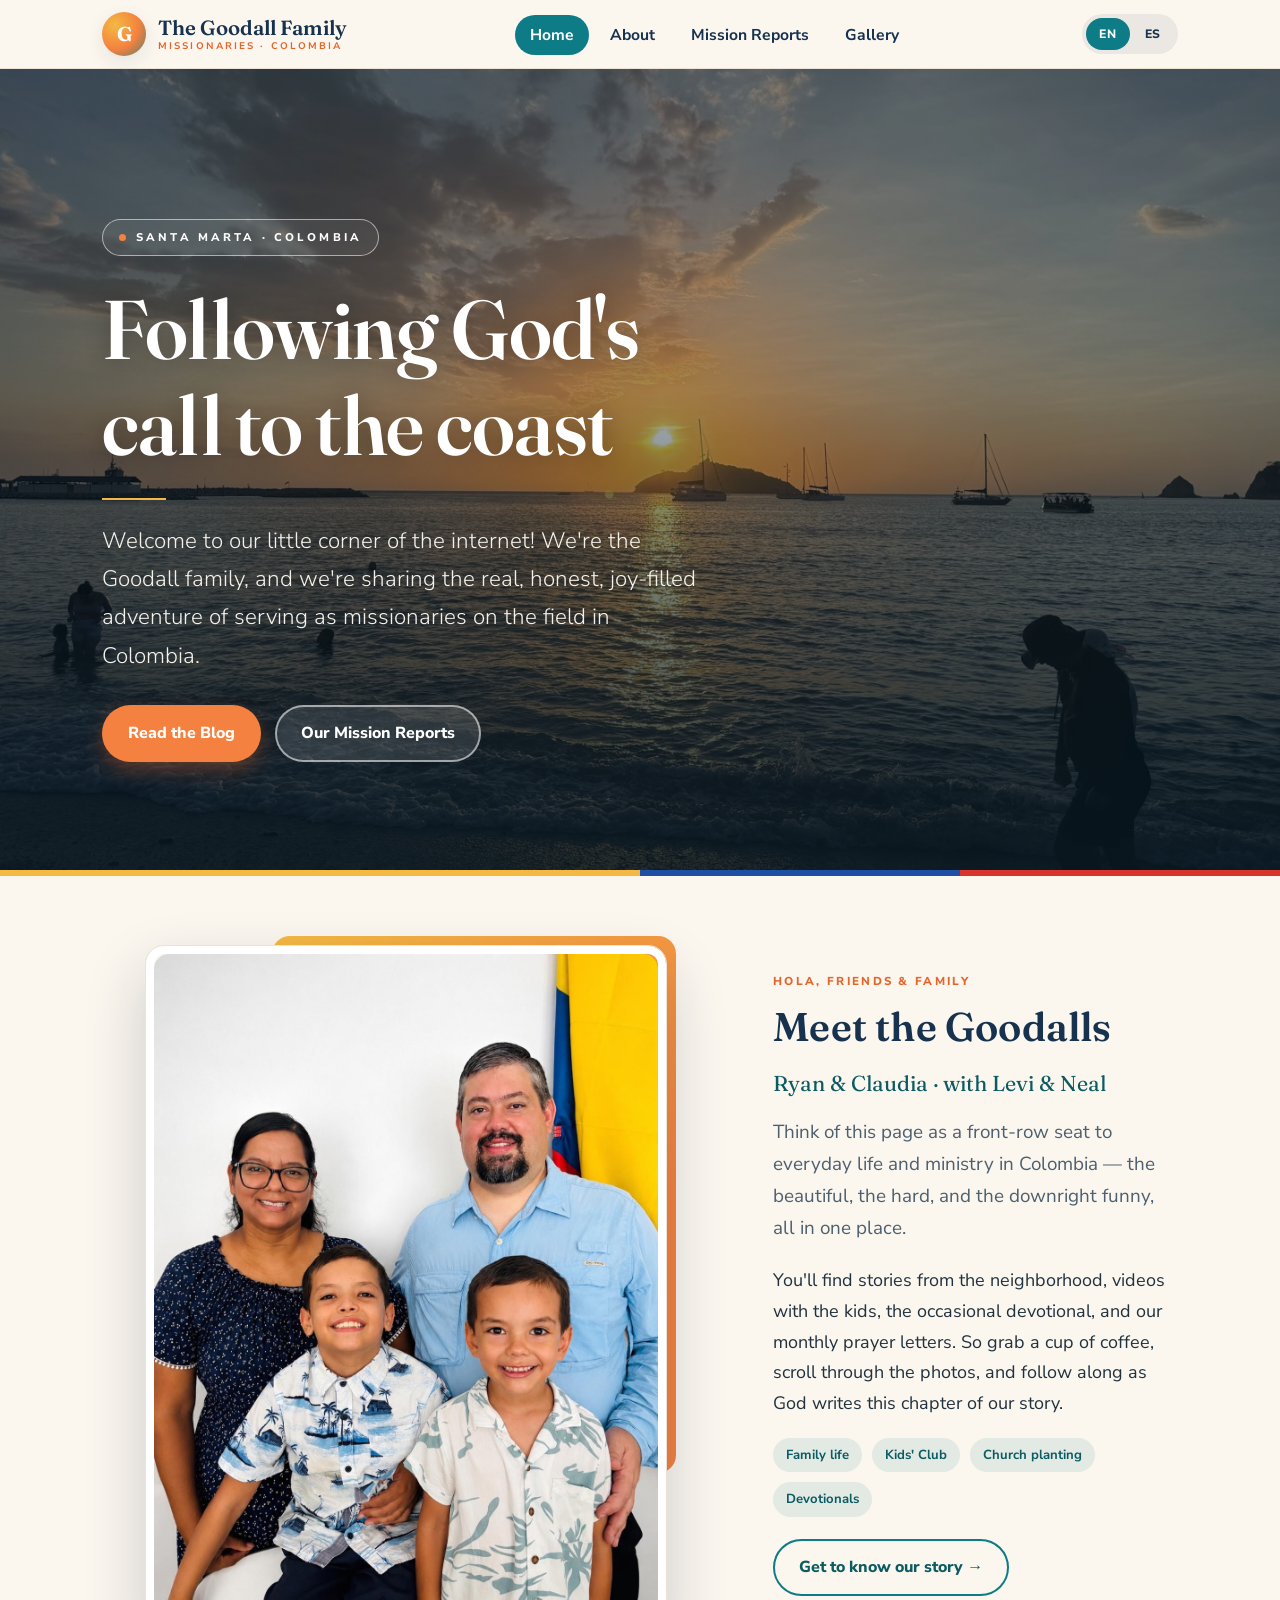
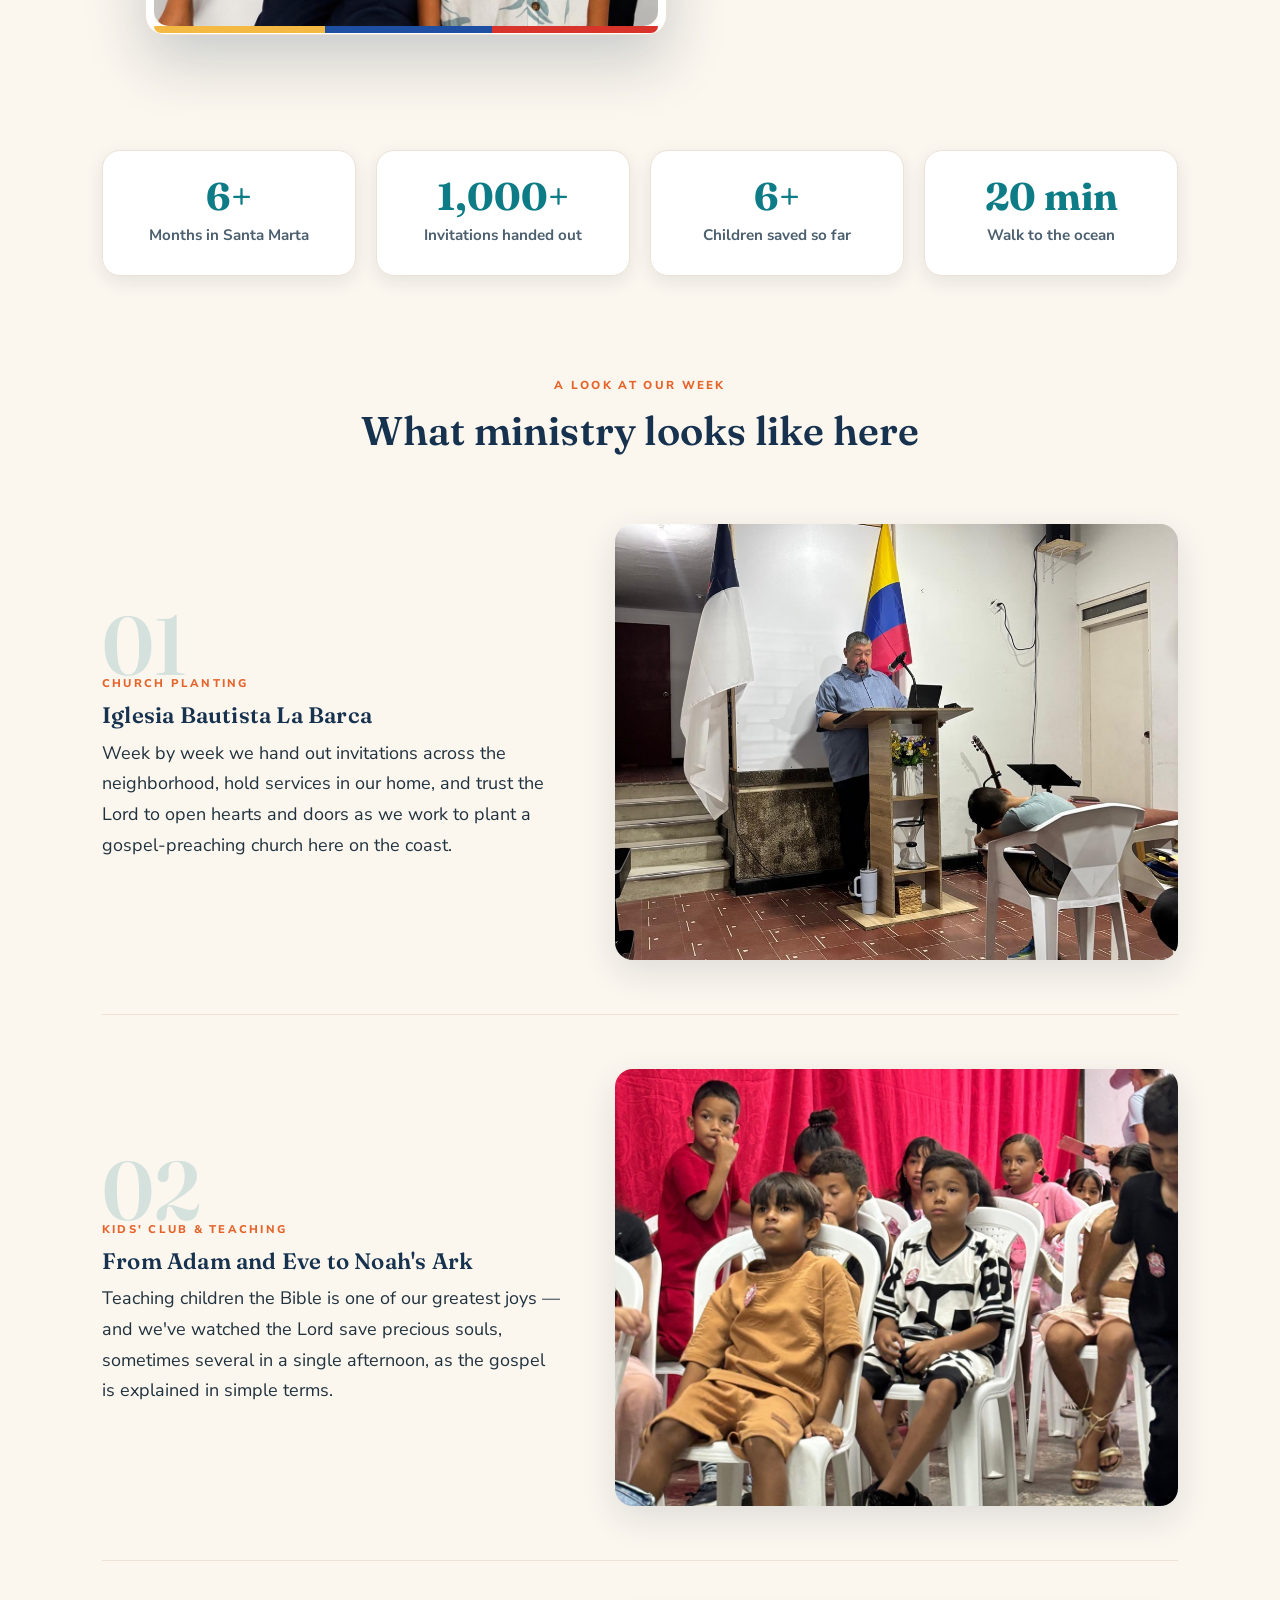
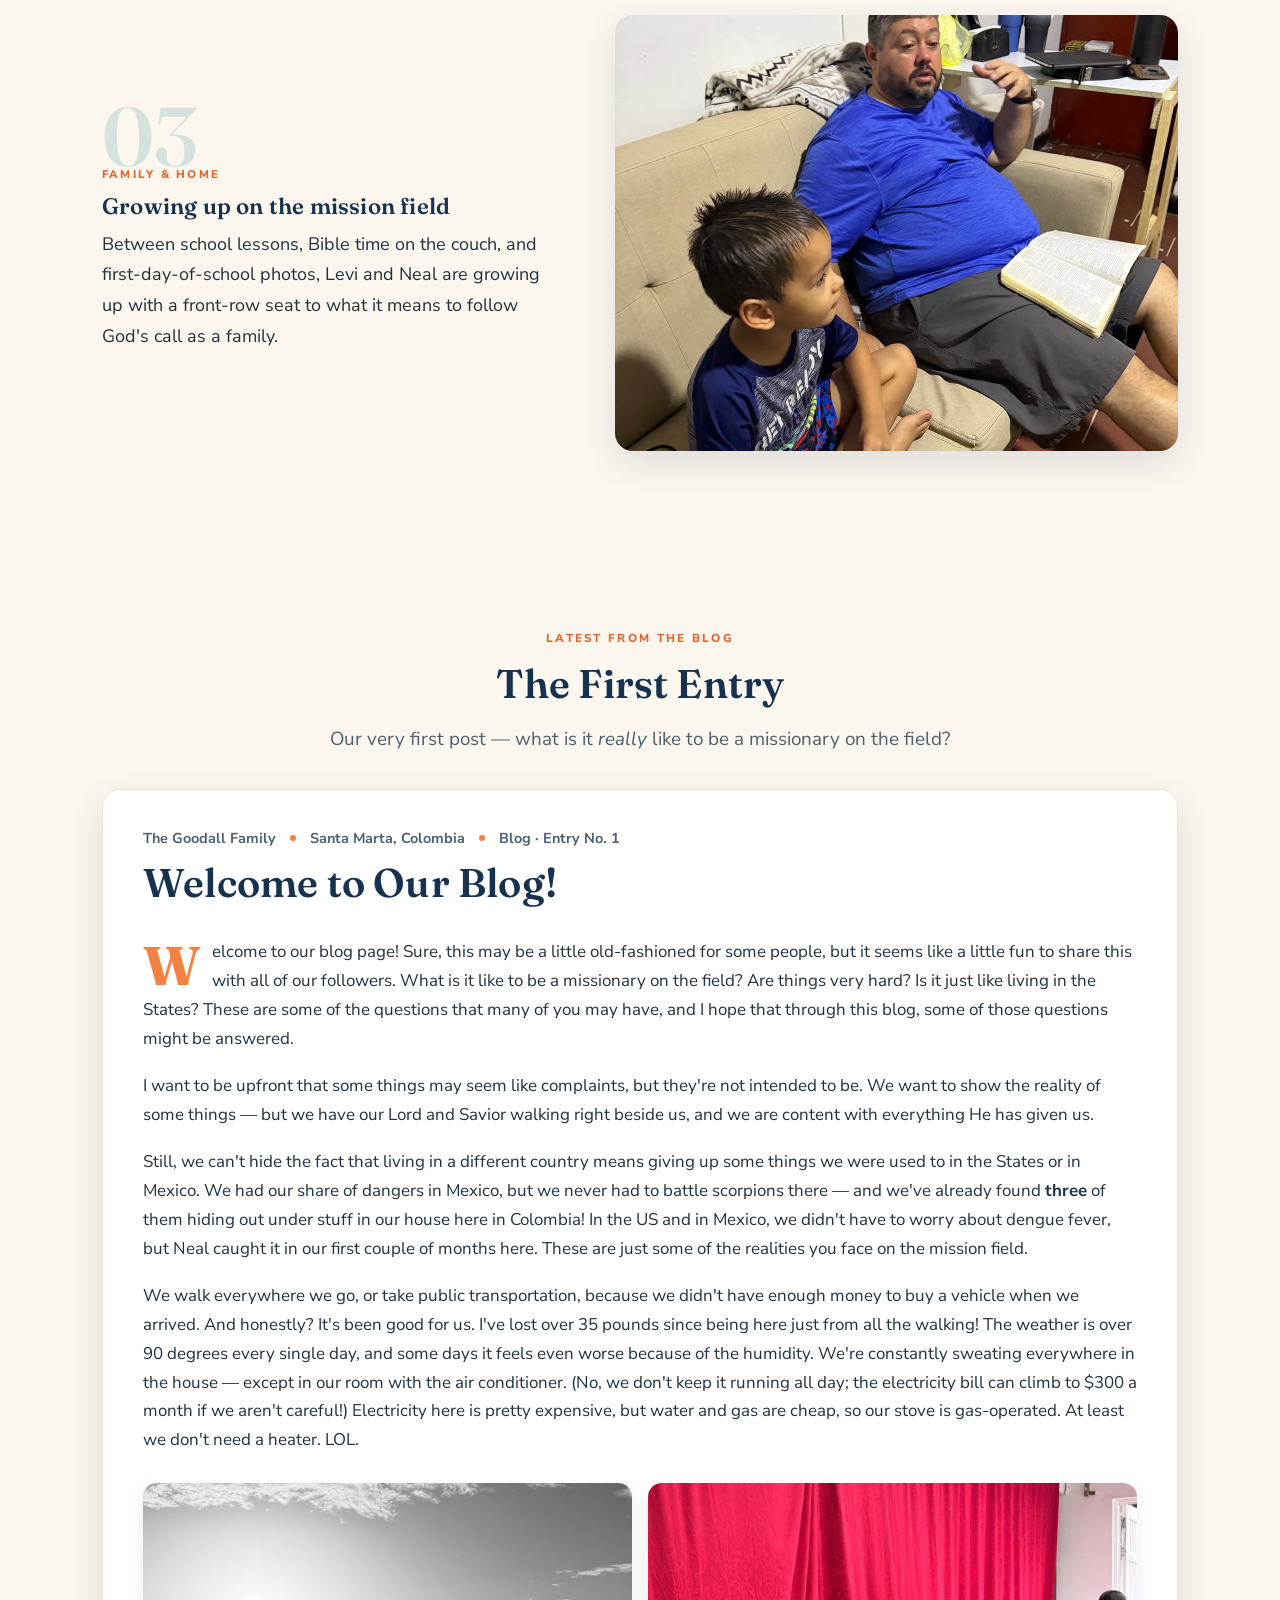
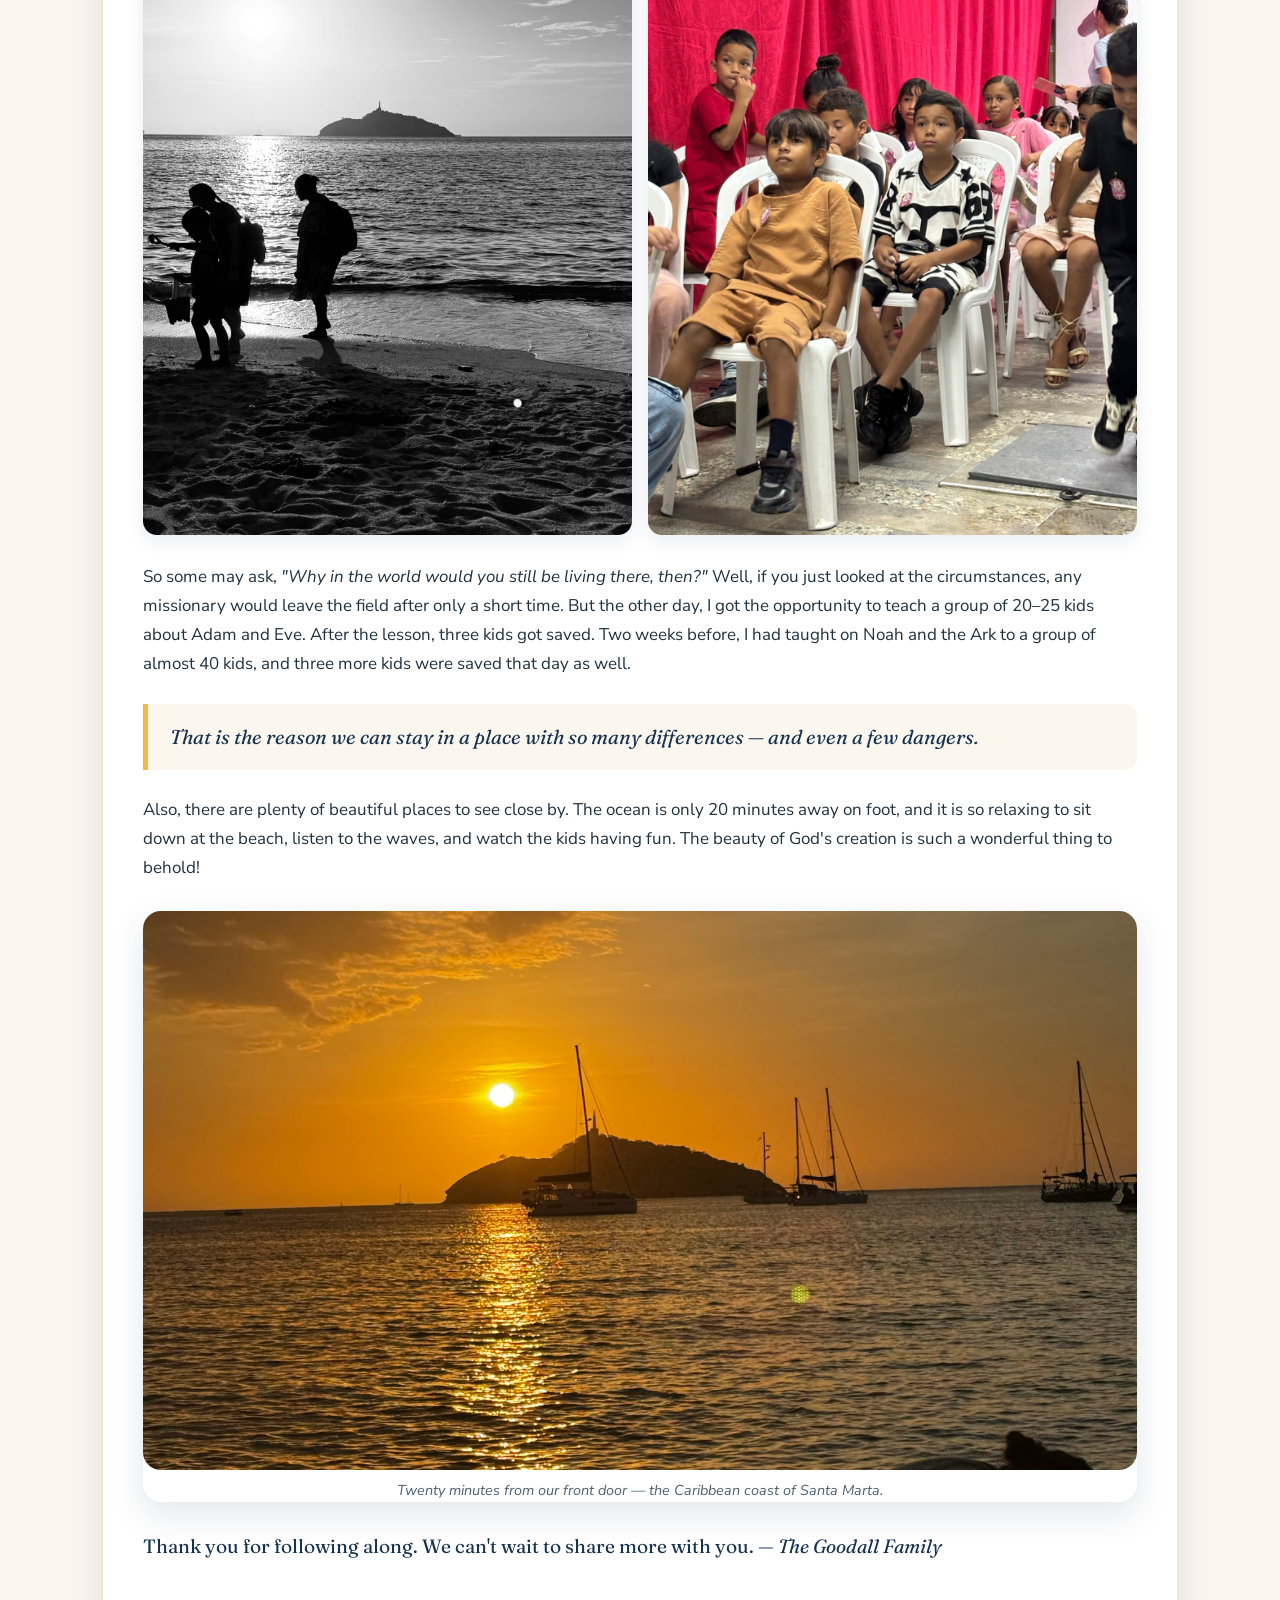
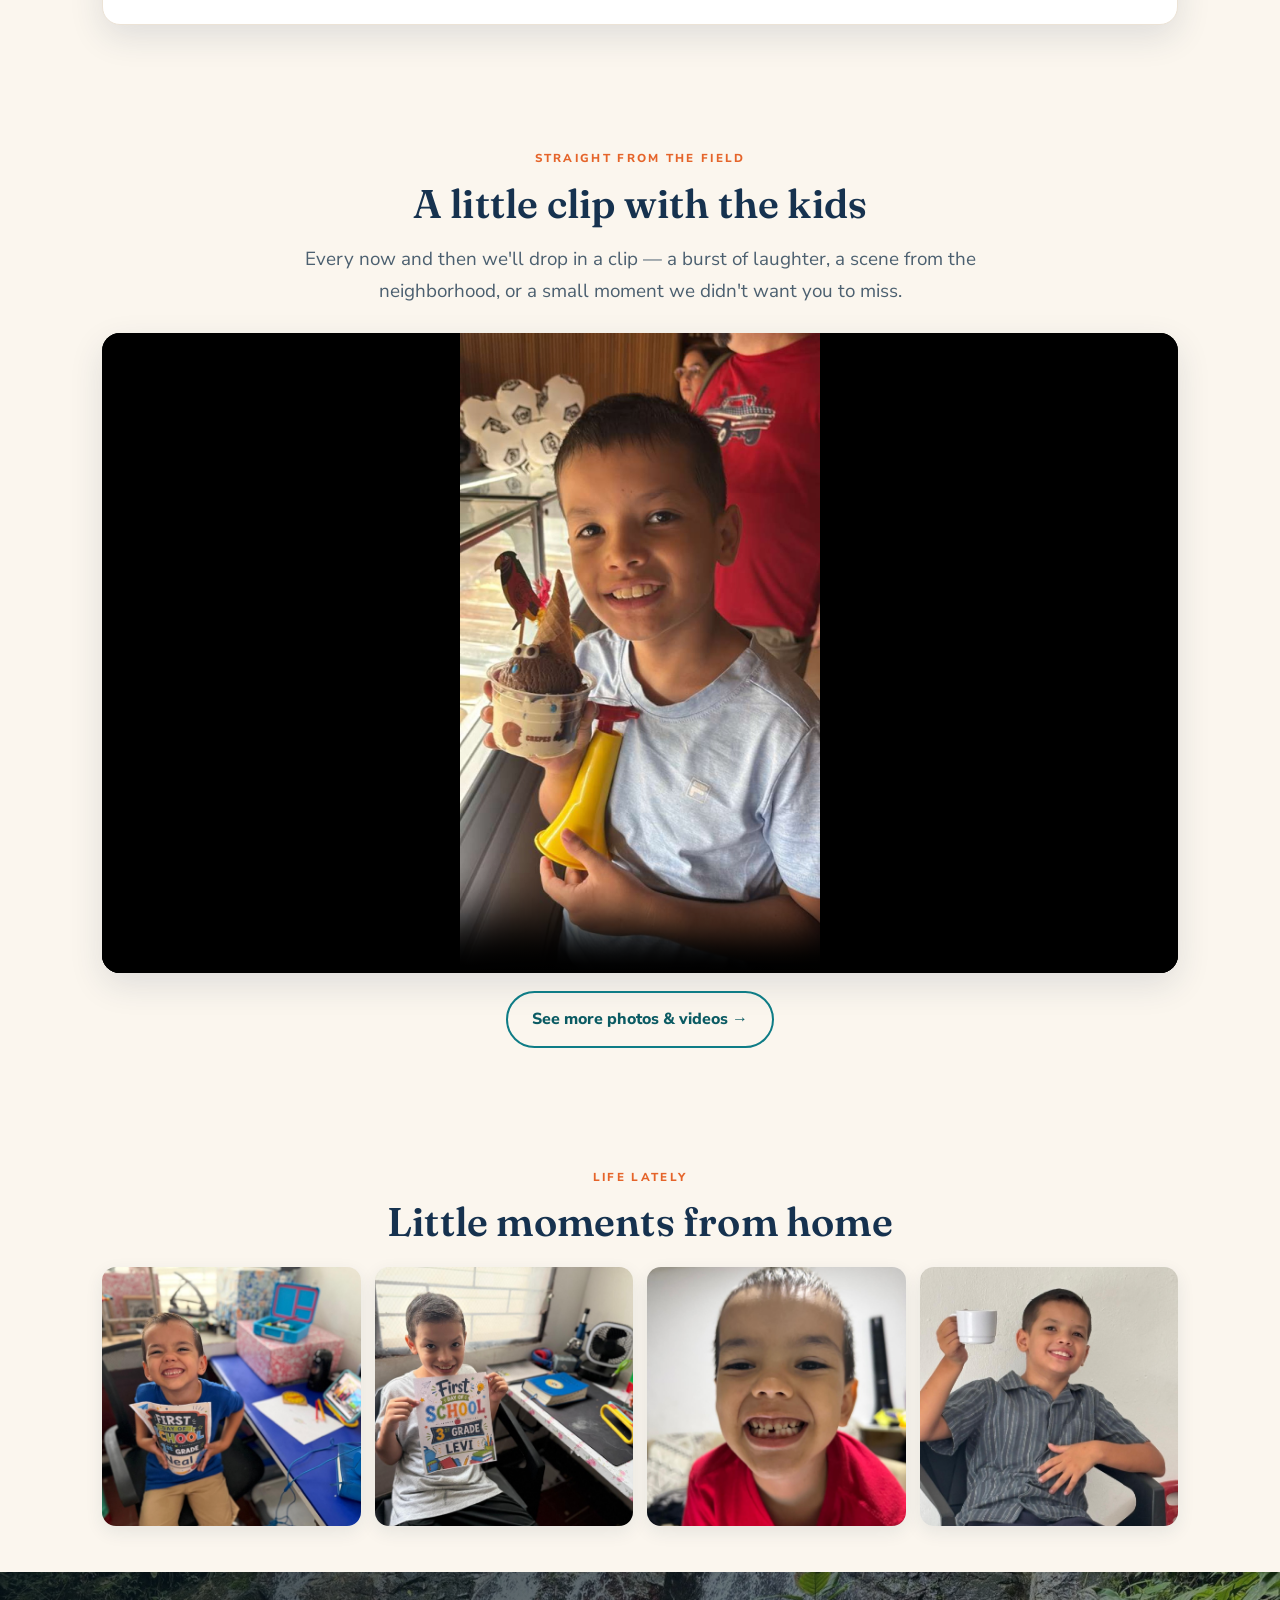
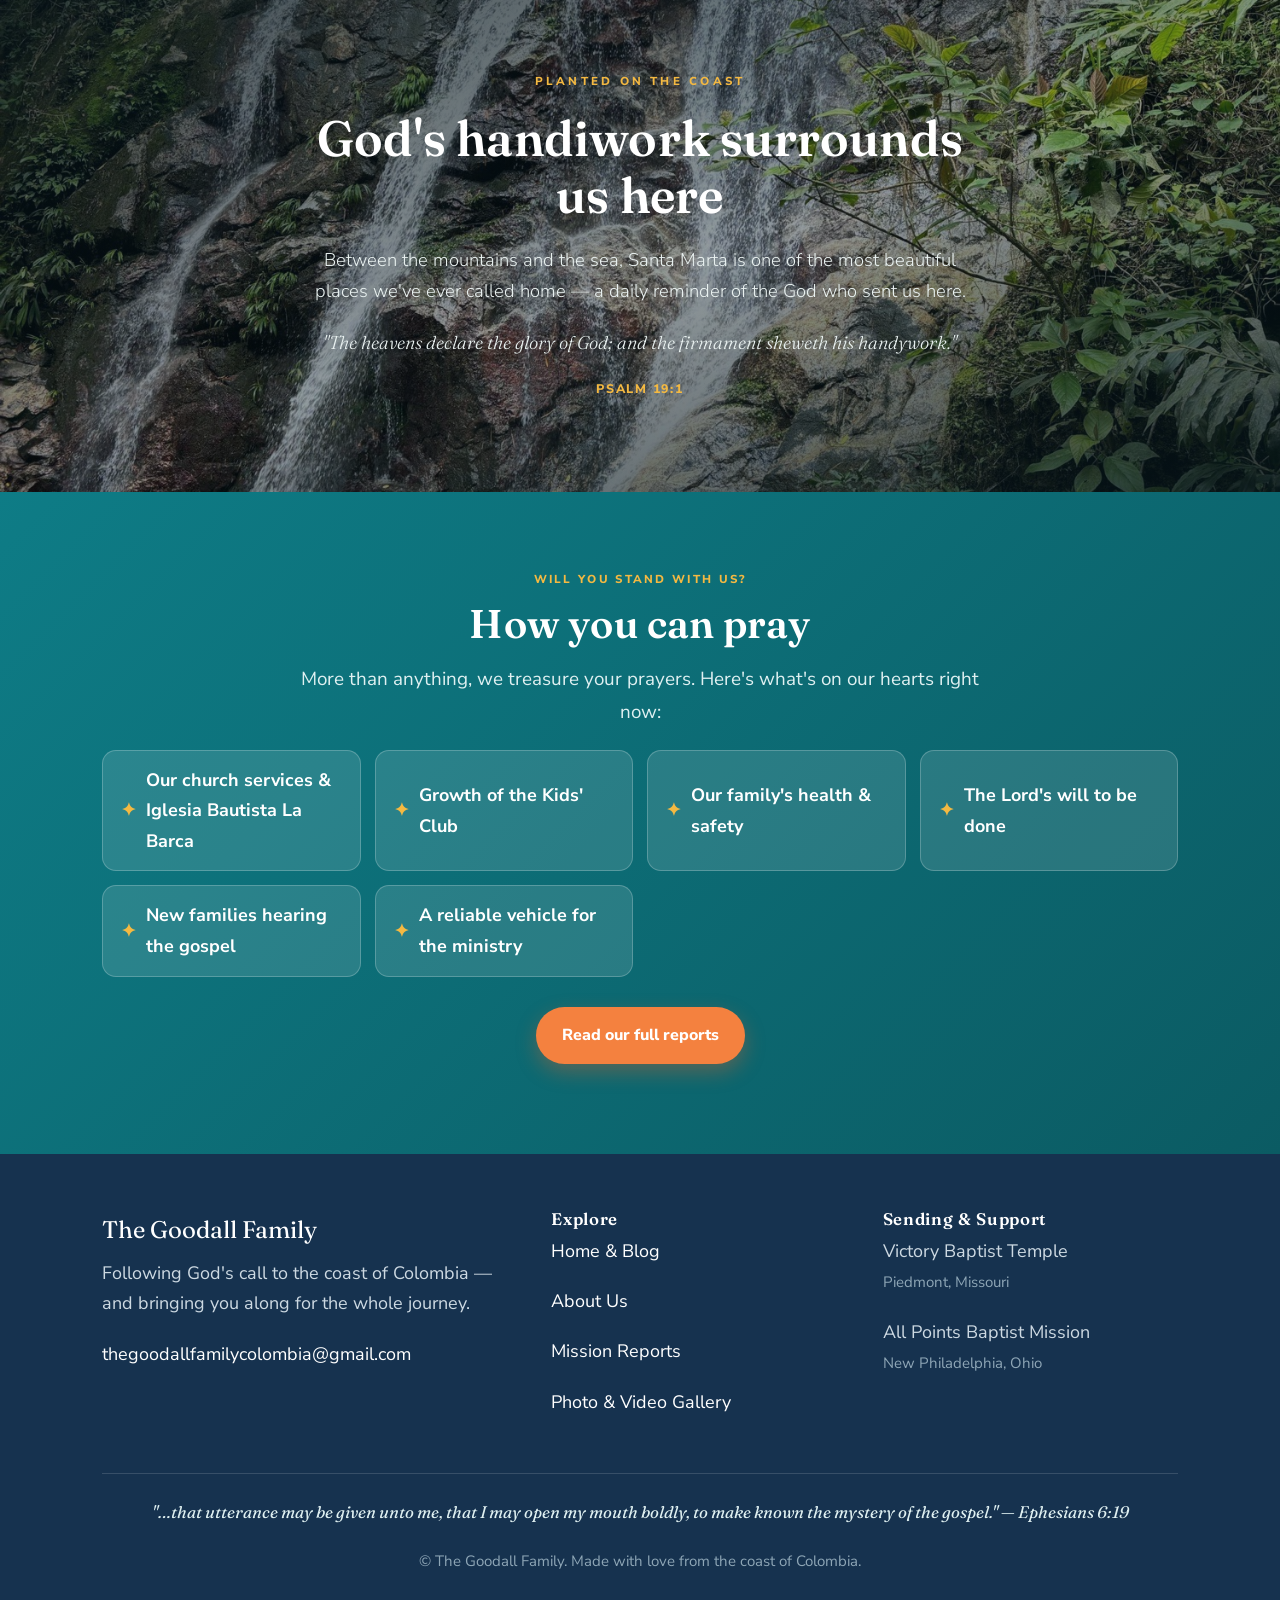
==== site/index.html @ d2679cab "Publish site/ to GitHub Pages Set up a GitHub Actions workflow that deploys the site/ folder to GitH" ====
<!doctype html>
<html lang="en">
<head>
<meta charset="utf-8">
<meta name="viewport" content="width=device-width,initial-scale=1">
<title>The Goodall Family — Missionaries in Colombia</title>
<meta name="description" content="Follow the Goodall Family, missionaries serving in Santa Marta, Colombia — stories, photos, videos, and monthly mission reports from the field.">
<link rel="alternate" hreflang="en" href="index.html">
<link rel="alternate" hreflang="es" href="index-es.html">
<link rel="preconnect" href="https://fonts.googleapis.com">
<link rel="preconnect" href="https://fonts.gstatic.com" crossorigin>
<link href="https://fonts.googleapis.com/css2?family=Fraunces:ital,opsz,wght@0,9..144,400..700;1,9..144,400..600&family=Nunito+Sans:opsz,wght@6..12,400..800&display=swap" rel="stylesheet">
<link rel="stylesheet" href="styles.css">
<!-- Site seal (TrustLogo / Sectigo) — before </head> -->
<script type="text/javascript">//<![CDATA[
var tlJsHost = ((window.location.protocol == "https:") ? "https://secure.trust-provider.com/" : "http://www.trustlogo.com/");
document.write(unescape("%3Cscript src='" + tlJsHost + "trustlogo/javascript/trustlogo.js' type='text/javascript'%3E%3C/script%3E"));
//]]>
</script>
</head>
<body>

<!-- ===== NAV ===== -->
<header class="nav">
  <div class="nav__inner">
    <a class="brand" href="index.html">
      <span class="brand__mark">G</span>
      <span class="brand__text">The Goodall Family<small>Missionaries · Colombia</small></span>
    </a>
    <nav>
      <ul class="nav__links">
        <li><a href="index.html" class="active">Home</a></li>
        <li><a href="about.html">About</a></li>
        <li><a href="reports.html">Mission Reports</a></li>
        <li><a href="gallery.html">Gallery</a></li>
      </ul>
    </nav>
    <div class="lang-switch">
      <a href="index.html" class="lang-switch__link active">EN</a>
      <a href="index-es.html" class="lang-switch__link">ES</a>
    </div>
  </div>
</header>

<!-- ===== HERO ===== -->
<section class="hero">
  <img class="hero__bg" src="assets/photos/IMG_8419.jpg" alt="Sunset over the Caribbean Sea in Santa Marta, Colombia">
  <div class="hero__scrim"></div>
  <div class="hero__inner">
    <span class="hero__eyebrow">Santa Marta · Colombia</span>
    <h1>Following God's<br>call to the coast</h1>
    <hr class="hero__rule">
    <p class="hero__lead">Welcome to our little corner of the internet! We're the Goodall family, and we're sharing the real, honest, joy-filled adventure of serving as missionaries on the field in Colombia.</p>
    <div class="hero__cta">
      <a class="btn btn--primary" href="#latest-entry">Read the Blog</a>
      <a class="btn btn--ghost" href="reports.html">Our Mission Reports</a>
    </div>
  </div>
</section>
<div class="flag-ribbon"></div>

<!-- ===== MEET THE FAMILY ===== -->
<section class="section">
  <div class="container">
    <div class="portrait">
      <div class="portrait__frame">
        <img src="assets/photos/family-portrait.jpg" alt="Ryan, Claudia, Levi, and Neal Goodall — a family portrait in front of the Colombian flag">
      </div>
      <div>
        <span class="eyebrow">Hola, friends &amp; family</span>
        <h2>Meet the Goodalls</h2>
        <p class="portrait__names">Ryan &amp; Claudia <span>· with Levi &amp; Neal</span></p>
        <p class="lead">Think of this page as a front-row seat to everyday life and ministry in Colombia — the beautiful, the hard, and the downright funny, all in one place.</p>
        <p>You'll find stories from the neighborhood, videos with the kids, the occasional devotional, and our monthly prayer letters. So grab a cup of coffee, scroll through the photos, and follow along as God writes this chapter of our story.</p>
        <div class="tag-row">
          <span class="tag">Family life</span>
          <span class="tag">Kids' Club</span>
          <span class="tag">Church planting</span>
          <span class="tag">Devotionals</span>
        </div>
        <p style="margin-top:22px"><a class="btn btn--outline" href="about.html">Get to know our story →</a></p>
      </div>
    </div>
  </div>
</section>

<!-- ===== BY THE NUMBERS ===== -->
<section class="section--tight">
  <div class="container">
    <div class="facts">
      <div class="fact"><div class="fact__num">6+</div><div class="fact__label">Months in Santa Marta</div></div>
      <div class="fact"><div class="fact__num">1,000+</div><div class="fact__label">Invitations handed out</div></div>
      <div class="fact"><div class="fact__num">6+</div><div class="fact__label">Children saved so far</div></div>
      <div class="fact"><div class="fact__num">20 min</div><div class="fact__label">Walk to the ocean</div></div>
    </div>
  </div>
</section>

<!-- ===== MINISTRY LIFE, NUMBERED ===== -->
<section class="section--tight">
  <div class="container">
    <div class="center measure" style="margin-bottom:10px">
      <span class="eyebrow">A look at our week</span>
      <h2>What ministry looks like here</h2>
    </div>

    <div class="story-row">
      <div>
        <div class="story-row__num">01</div>
        <span class="story-row__label">Church Planting</span>
        <h3>Iglesia Bautista La Barca</h3>
        <p>Week by week we hand out invitations across the neighborhood, hold services in our home, and trust the Lord to open hearts and doors as we work to plant a gospel-preaching church here on the coast.</p>
      </div>
      <div class="story-row__media">
        <img src="assets/photos/dad-preaching-pulpit.jpg" alt="Preaching from the pulpit with the Colombian flag displayed">
      </div>
    </div>

    <div class="story-row story-row--rev">
      <div class="story-row__media">
        <img src="assets/photos/49129eb7-39a2-4a59-aea9-ae14b0f44b48.jpg" alt="A group of children gathered for Kids' Club">
      </div>
      <div>
        <div class="story-row__num">02</div>
        <span class="story-row__label">Kids' Club &amp; Teaching</span>
        <h3>From Adam and Eve to Noah's Ark</h3>
        <p>Teaching children the Bible is one of our greatest joys — and we've watched the Lord save precious souls, sometimes several in a single afternoon, as the gospel is explained in simple terms.</p>
      </div>
    </div>

    <div class="story-row">
      <div>
        <div class="story-row__num">03</div>
        <span class="story-row__label">Family &amp; Home</span>
        <h3>Growing up on the mission field</h3>
        <p>Between school lessons, Bible time on the couch, and first-day-of-school photos, Levi and Neal are growing up with a front-row seat to what it means to follow God's call as a family.</p>
      </div>
      <div class="story-row__media">
        <img src="assets/photos/dad-devotions-with-son.jpg" alt="Dad reading the Bible with one of the boys on the couch">
      </div>
    </div>
  </div>
</section>

<!-- ===== LATEST BLOG ENTRY ===== -->
<section class="section" id="latest-entry">
  <div class="container">
    <div class="center measure" style="margin-bottom:34px">
      <span class="eyebrow">Latest from the blog</span>
      <h2>The First Entry</h2>
      <p class="lead">Our very first post — what is it <em>really</em> like to be a missionary on the field?</p>
    </div>

    <article class="article">
      <div class="article__head">
        <div class="article__meta">
          <span>The Goodall Family</span><span class="dot"></span>
          <span>Santa Marta, Colombia</span><span class="dot"></span>
          <span>Blog · Entry No. 1</span>
        </div>
        <h2>Welcome to Our Blog!</h2>
      </div>
      <div class="article__body">
        <p>Welcome to our blog page! Sure, this may be a little old-fashioned for some people, but it seems like a little fun to share this with all of our followers. What is it like to be a missionary on the field? Are things very hard? Is it just like living in the States? These are some of the questions that many of you may have, and I hope that through this blog, some of those questions might be answered.</p>

        <p>I want to be upfront that some things may seem like complaints, but they're not intended to be. We want to show the reality of some things — but we have our Lord and Savior walking right beside us, and we are content with everything He has given us.</p>

        <p>Still, we can't hide the fact that living in a different country means giving up some things we were used to in the States or in Mexico. We had our share of dangers in Mexico, but we never had to battle scorpions there — and we've already found <strong>three</strong> of them hiding out under stuff in our house here in Colombia! In the US and in Mexico, we didn't have to worry about dengue fever, but Neal caught it in our first couple of months here. These are just some of the realities you face on the mission field.</p>

        <p>We walk everywhere we go, or take public transportation, because we didn't have enough money to buy a vehicle when we arrived. And honestly? It's been good for us. I've lost over 35 pounds since being here just from all the walking! The weather is over 90 degrees every single day, and some days it feels even worse because of the humidity. We're constantly sweating everywhere in the house — except in our room with the air conditioner. (No, we don't keep it running all day; the electricity bill can climb to $300 a month if we aren't careful!) Electricity here is pretty expensive, but water and gas are cheap, so our stove is gas-operated. At least we don't need a heater. LOL.</p>

        <div class="two-up">
          <img src="assets/photos/IMG_8231.jpg" alt="Family silhouettes on the beach at sunset">
          <img src="assets/photos/49129eb7-39a2-4a59-aea9-ae14b0f44b48.jpg" alt="A group of children at Kids' Club">
        </div>

        <p>So some may ask, <em>"Why in the world would you still be living there, then?"</em> Well, if you just looked at the circumstances, any missionary would leave the field after only a short time. But the other day, I got the opportunity to teach a group of 20–25 kids about Adam and Eve. After the lesson, three kids got saved. Two weeks before, I had taught on Noah and the Ark to a group of almost 40 kids, and three more kids were saved that day as well.</p>

        <div class="pullquote">That is the reason we can stay in a place with so many differences — and even a few dangers.</div>

        <p>Also, there are plenty of beautiful places to see close by. The ocean is only 20 minutes away on foot, and it is so relaxing to sit down at the beach, listen to the waves, and watch the kids having fun. The beauty of God's creation is such a wonderful thing to behold!</p>

        <figure class="figure-inline rounded">
          <img src="assets/photos/IMG_8425.jpg" alt="Golden sunset over the sea in Santa Marta">
          <figcaption>Twenty minutes from our front door — the Caribbean coast of Santa Marta.</figcaption>
        </figure>

        <p style="font-family:var(--serif);font-size:1.2rem;color:var(--navy)">Thank you for following along. We can't wait to share more with you. — <em>The Goodall Family</em></p>
      </div>
    </article>
  </div>
</section>

<!-- ===== FEATURED VIDEO ===== -->
<section class="section--tight">
  <div class="container">
    <div class="center measure" style="margin-bottom:26px">
      <span class="eyebrow">Straight from the field</span>
      <h2>A little clip with the kids</h2>
      <p class="lead">Every now and then we'll drop in a clip — a burst of laughter, a scene from the neighborhood, or a small moment we didn't want you to miss.</p>
    </div>
    <div class="video-wrap video-portrait">
      <video controls preload="metadata" playsinline poster="assets/photos/9d8f93c0-85ef-47c9-b0f6-f5b52eda3ffc.jpg">
        <source src="assets/video/kids-1.mp4" type="video/mp4">
        Your browser doesn't support embedded video — <a href="assets/video/kids-1.mp4">download the clip</a> instead.
      </video>
    </div>
    <p class="center" style="margin-top:18px"><a class="btn btn--outline" href="gallery.html">See more photos &amp; videos →</a></p>
  </div>
</section>

<!-- ===== LIFE LATELY STRIP ===== -->
<section class="section--tight">
  <div class="container">
    <div class="center measure" style="margin-bottom:22px">
      <span class="eyebrow">Life lately</span>
      <h2>Little moments from home</h2>
    </div>
    <div class="life-strip">
      <a href="gallery.html"><img src="assets/photos/neal-first-day-1st-grade.jpg" alt="Neal on his first day of 1st grade"></a>
      <a href="gallery.html"><img src="assets/photos/levi-first-day-3rd-grade.jpg" alt="Levi on his first day of 3rd grade"></a>
      <a href="gallery.html"><img src="assets/photos/neal-big-smile.jpg" alt="Neal grinning with a missing tooth"></a>
      <a href="gallery.html"><img src="assets/photos/levi-teacup-laugh.jpg" alt="Levi laughing over a cup of coffee"></a>
    </div>
  </div>
</section>

<!-- ===== MOODY NATURE FEATURE ===== -->
<section class="feature-band">
  <img class="feature-band__bg" src="assets/photos/jungle-waterfall.jpg" alt="A waterfall in the mountains above Santa Marta, Colombia">
  <div class="feature-band__scrim"></div>
  <div class="feature-band__inner">
    <span class="feature-band__eyebrow">Planted on the coast</span>
    <h2>God's handiwork surrounds us here</h2>
    <p>Between the mountains and the sea, Santa Marta is one of the most beautiful places we've ever called home — a daily reminder of the God who sent us here.</p>
    <p class="feature-band__verse">"The heavens declare the glory of God; and the firmament sheweth his handywork."</p>
    <span class="feature-band__cite">Psalm 19:1</span>
  </div>
</section>

<!-- ===== PRAYER BAND ===== -->
<section class="section band">
  <div class="container">
    <div class="center measure">
      <span class="eyebrow" style="color:var(--gold)">Will you stand with us?</span>
      <h2>How you can pray</h2>
      <p class="lead">More than anything, we treasure your prayers. Here's what's on our hearts right now:</p>
    </div>
    <ul class="prayer-list">
      <li>Our church services &amp; Iglesia Bautista La Barca</li>
      <li>Growth of the Kids' Club</li>
      <li>Our family's health &amp; safety</li>
      <li>The Lord's will to be done</li>
      <li>New families hearing the gospel</li>
      <li>A reliable vehicle for the ministry</li>
    </ul>
    <p class="center" style="margin-top:30px">
      <a class="btn btn--primary" href="reports.html">Read our full reports</a>
    </p>
  </div>
</section>

<!-- ===== FOOTER ===== -->
<footer class="footer">
  <div class="container">
    <div class="footer__grid">
      <div>
        <div class="footer__brand">The Goodall Family</div>
        <p>Following God's call to the coast of Colombia — and bringing you along for the whole journey.</p>
        <p><a href="mailto:thegoodallfamilycolombia@gmail.com">thegoodallfamilycolombia@gmail.com</a></p>
      </div>
      <div>
        <h4>Explore</h4>
        <p><a href="index.html">Home &amp; Blog</a></p>
        <p><a href="about.html">About Us</a></p>
        <p><a href="reports.html">Mission Reports</a></p>
        <p><a href="gallery.html">Photo &amp; Video Gallery</a></p>
      </div>
      <div>
        <h4>Sending &amp; Support</h4>
        <p>Victory Baptist Temple<br><small>Piedmont, Missouri</small></p>
        <p>All Points Baptist Mission<br><small>New Philadelphia, Ohio</small></p>
      </div>
    </div>
    <p class="footer__verse">"…that utterance may be given unto me, that I may open my mouth boldly, to make known the mystery of the gospel." — Ephesians 6:19</p>
    <p class="center"><small>© The Goodall Family. Made with love from the coast of Colombia.</small></p>
  </div>
</footer>

<!-- Site seal (TrustLogo / Sectigo) — before </body> -->
<script type="text/javascript">//<![CDATA[
var tlJsHost = ((window.location.protocol == "https:") ? "https://secure.trust-provider.com/" : "http://www.trustlogo.com/");
document.write(unescape("%3Cscript src='" + tlJsHost + "trustlogo/javascript/trustlogo.js' type='text/javascript'%3E%3C/script%3E"));
//]]>
</script>

</body>
</html>
---- site/styles.css ----
/* =========================================================
   The Goodall Family — Missionaries in Colombia
   Shared stylesheet
   ========================================================= */

:root{
  --ocean:#0e7c86;         /* teal / Caribbean sea */
  --ocean-deep:#0b5b63;
  --navy:#16324f;          /* deep ink for text & headers */
  --coral:#f4813f;         /* sunset orange */
  --coral-deep:#e5642a;
  --gold:#f4b942;          /* Colombian yellow */
  --flag-blue:#1f4fa3;
  --flag-red:#d8342b;
  --sand:#fbf6ee;          /* warm page background */
  --card:#ffffff;
  --ink:#20323f;
  --ink-soft:#4c6070;
  --line:#ece3d6;
  --shadow:0 12px 34px rgba(22,50,79,.12);
  --shadow-sm:0 6px 18px rgba(22,50,79,.09);
  --radius:18px;
  --maxw:1120px;
  --serif:"Fraunces",Georgia,"Times New Roman",serif;
  --sans:"Nunito Sans","Nunito",-apple-system,BlinkMacSystemFont,"Segoe UI",sans-serif;
}

*{box-sizing:border-box;}
html{scroll-behavior:smooth;}
body{
  margin:0;
  font-family:var(--sans);
  color:var(--ink);
  background:var(--sand);
  line-height:1.7;
  font-size:18px;
  -webkit-font-smoothing:antialiased;
}
img{max-width:100%;display:block;}
a{color:var(--ocean-deep);}

h1,h2,h3,h4{
  font-family:var(--serif);
  color:var(--navy);
  line-height:1.15;
  font-weight:600;
  margin:0 0 .4em;
  letter-spacing:.2px;
}
h2{font-size:clamp(1.7rem,3.4vw,2.5rem);}
h3{font-size:1.4rem;}
p{margin:0 0 1.1em;}

.container{max-width:var(--maxw);margin:0 auto;padding:0 22px;}
.section{padding:70px 0;}
.section--tight{padding:46px 0;}

/* Colombian flag ribbon accent */
.flag-ribbon{height:6px;width:100%;
  background:linear-gradient(90deg,var(--gold) 0 50%,var(--flag-blue) 50% 75%,var(--flag-red) 75% 100%);
}

/* ---------- Top navigation ---------- */
.nav{
  position:sticky;top:0;z-index:50;
  background:rgba(251,246,238,.92);
  backdrop-filter:saturate(140%) blur(10px);
  border-bottom:1px solid var(--line);
}
.nav__inner{
  max-width:var(--maxw);margin:0 auto;padding:12px 22px;
  display:flex;align-items:center;justify-content:space-between;gap:16px;flex-wrap:wrap;
}
.brand{display:flex;align-items:center;gap:12px;text-decoration:none;}
.brand__mark{
  width:44px;height:44px;border-radius:50%;flex:none;
  background:radial-gradient(circle at 30% 30%,var(--gold),var(--coral) 55%,var(--ocean) 120%);
  color:#fff;font-family:var(--serif);font-weight:700;
  display:grid;place-items:center;font-size:1.25rem;
  box-shadow:var(--shadow-sm);
}
.brand__text{font-family:var(--serif);font-weight:600;color:var(--navy);font-size:1.28rem;line-height:1.05;}
.brand__text small{display:block;font-family:var(--sans);font-weight:700;
  letter-spacing:.22em;text-transform:uppercase;font-size:.6rem;color:var(--coral-deep);margin-top:2px;}
.nav__links{display:flex;gap:6px;list-style:none;margin:0;padding:0;flex-wrap:wrap;}
.nav__links a{
  text-decoration:none;color:var(--navy);font-weight:700;font-size:.98rem;
  padding:9px 15px;border-radius:999px;transition:.18s;
}
.nav__links a:hover{background:rgba(14,124,134,.12);color:var(--ocean-deep);}
.nav__links a.active{background:var(--ocean);color:#fff;}
.nav__toggle{display:none;}

/* ---------- Language switch ---------- */
.lang-switch{display:flex;gap:2px;background:rgba(22,50,79,.07);padding:4px;border-radius:999px;flex:none;}
.lang-switch__link{text-decoration:none;color:var(--navy);font-weight:800;font-size:.76rem;
  letter-spacing:.06em;padding:6px 13px;border-radius:999px;transition:.18s;}
.lang-switch__link:hover{background:rgba(14,124,134,.14);color:var(--ocean-deep);}
.lang-switch__link.active{background:var(--ocean);color:#fff;}

/* ---------- Hero ---------- */
.hero{position:relative;color:#fff;overflow:hidden;}
.hero__bg{position:absolute;inset:0;width:100%;height:100%;object-fit:cover;}
.hero__scrim{position:absolute;inset:0;
  background:linear-gradient(180deg,rgba(9,30,42,.42) 0%,rgba(9,30,42,.38) 40%,rgba(8,24,34,.86) 100%);}
.hero__inner{position:relative;max-width:var(--maxw);margin:0 auto;padding:150px 22px 108px;}
.hero__eyebrow{display:inline-flex;align-items:center;gap:10px;font-weight:800;letter-spacing:.28em;text-transform:uppercase;
  font-size:.7rem;border:1px solid rgba(255,255,255,.55);padding:8px 16px;border-radius:999px;margin-bottom:26px;
  background:rgba(255,255,255,.06);backdrop-filter:blur(2px);}
.hero__eyebrow::before{content:"";width:7px;height:7px;border-radius:50%;background:var(--coral);flex:none;}
.hero h1{color:#fff;font-size:clamp(2.9rem,7vw,5.2rem);margin-bottom:.3em;letter-spacing:-.01em;
  text-shadow:0 2px 24px rgba(0,0,0,.32);}
.hero__rule{width:64px;height:2px;background:var(--gold);margin:0 0 22px;border:none;}
.hero__lead{font-size:clamp(1.05rem,2.4vw,1.4rem);max-width:600px;color:#f4f1ea;margin-bottom:30px;font-weight:300;}
.hero__cta{display:flex;gap:14px;flex-wrap:wrap;}
.hero--tall .hero__inner{padding-top:170px;padding-bottom:130px;}

/* ---------- Buttons ---------- */
.btn{display:inline-flex;align-items:center;gap:9px;text-decoration:none;font-weight:800;
  padding:13px 24px;border-radius:999px;transition:.18s;font-size:1rem;border:2px solid transparent;cursor:pointer;}
.btn--primary{background:var(--coral);color:#fff;box-shadow:0 8px 20px rgba(229,100,42,.35);}
.btn--primary:hover{background:var(--coral-deep);transform:translateY(-2px);}
.btn--ghost{background:rgba(255,255,255,.12);color:#fff;border-color:rgba(255,255,255,.55);}
.btn--ghost:hover{background:rgba(255,255,255,.22);}
.btn--ocean{background:var(--ocean);color:#fff;}
.btn--ocean:hover{background:var(--ocean-deep);transform:translateY(-2px);}
.btn--outline{background:transparent;color:var(--ocean-deep);border-color:var(--ocean);}
.btn--outline:hover{background:var(--ocean);color:#fff;}

/* ---------- Generic layout helpers ---------- */
.eyebrow{display:inline-block;font-weight:800;letter-spacing:.2em;text-transform:uppercase;
  font-size:.72rem;color:var(--coral-deep);margin-bottom:12px;}
.lead{font-size:1.18rem;color:var(--ink-soft);}
.center{text-align:center;}
.measure{max-width:720px;margin-left:auto;margin-right:auto;}
.split{display:grid;grid-template-columns:1.15fr .85fr;gap:48px;align-items:center;}
.split--rev .split__media{order:-1;}
.rounded{border-radius:var(--radius);box-shadow:var(--shadow);}
.rounded img{border-radius:var(--radius);}

.tag-row{display:flex;flex-wrap:wrap;gap:10px;margin:8px 0 0;}
.tag{background:rgba(14,124,134,.1);color:var(--ocean-deep);font-weight:700;font-size:.82rem;
  padding:6px 13px;border-radius:999px;}

/* ---------- Portrait / family intro ---------- */
.portrait{display:grid;grid-template-columns:1.2fr .8fr;gap:64px;align-items:center;}
.portrait__frame{position:relative;border-radius:var(--radius);box-shadow:0 26px 60px rgba(22,50,79,.22);
  border:8px solid var(--card);outline:1px solid var(--line);max-width:520px;margin:0 auto;}
.portrait__frame::before{content:"";position:absolute;top:-18px;right:-18px;
  width:80%;height:80%;border-radius:var(--radius);
  background:linear-gradient(135deg,var(--gold),var(--coral) 70%);z-index:-1;}
.portrait__frame::after{content:"";position:absolute;left:0;right:0;bottom:-7px;border-radius:0 0 12px 12px;
  background:linear-gradient(90deg,var(--gold) 0 34%,var(--flag-blue) 34% 67%,var(--flag-red) 67% 100%);
  height:7px;}
.portrait__frame img{display:block;width:100%;border-radius:calc(var(--radius) - 3px);}
.portrait__names{font-family:var(--serif);font-size:1.35rem;color:var(--ocean-deep);margin:2px 0 14px;}
.portrait__names span{white-space:nowrap;}

/* ---------- Numbered editorial story rows ---------- */
.story-row{display:grid;grid-template-columns:.9fr 1.1fr;gap:52px;align-items:center;padding:54px 0;
  border-bottom:1px solid var(--line);}
.story-row:last-child{border-bottom:none;}
.story-row--rev .story-row__media{order:2;}
.story-row__num{font-family:var(--serif);font-size:5.2rem;line-height:1;color:var(--ocean);
  opacity:.16;font-weight:600;margin-bottom:-.25em;}
.story-row__label{display:inline-block;font-weight:800;letter-spacing:.2em;text-transform:uppercase;
  font-size:.7rem;color:var(--coral-deep);margin-bottom:10px;}
.story-row__media{border-radius:var(--radius);overflow:hidden;box-shadow:var(--shadow);aspect-ratio:4/3.1;}
.story-row__media img{width:100%;height:100%;object-fit:cover;}

/* ---------- Moody full-bleed feature band ---------- */
.feature-band{position:relative;color:#fff;overflow:hidden;min-height:520px;
  display:flex;align-items:center;}
.feature-band__bg{position:absolute;inset:0;width:100%;height:100%;object-fit:cover;}
.feature-band__scrim{position:absolute;inset:0;
  background:linear-gradient(160deg,rgba(6,20,26,.78),rgba(6,20,26,.42) 55%,rgba(6,20,26,.82));}
.feature-band__inner{position:relative;max-width:720px;margin:0 auto;padding:90px 22px;text-align:center;}
.feature-band__eyebrow{display:inline-block;font-weight:800;letter-spacing:.28em;text-transform:uppercase;
  font-size:.72rem;color:var(--gold);margin-bottom:18px;}
.feature-band h2{color:#fff;font-size:clamp(2rem,4.4vw,3.1rem);}
.feature-band p{color:#e9f1f0;font-size:1.15rem;font-weight:300;}
.feature-band__verse{font-family:var(--serif);font-style:italic;font-size:1.3rem;color:#fff;margin-top:18px;}
.feature-band__cite{display:block;margin-top:10px;font-family:var(--sans);font-weight:800;
  letter-spacing:.14em;text-transform:uppercase;font-size:.78rem;color:var(--gold);}

/* ---------- "Life lately" photo strip ---------- */
.life-strip{display:grid;grid-template-columns:repeat(4,1fr);gap:14px;}
.life-strip a{display:block;border-radius:14px;overflow:hidden;box-shadow:var(--shadow-sm);aspect-ratio:1/1;}
.life-strip img{width:100%;height:100%;object-fit:cover;transition:transform .4s ease;}
.life-strip a:hover img{transform:scale(1.06);}

/* ---------- Cards ---------- */
.card{background:var(--card);border:1px solid var(--line);border-radius:var(--radius);
  box-shadow:var(--shadow-sm);overflow:hidden;}
.card__body{padding:26px;}

/* ---------- Blog article ---------- */
.article{background:var(--card);border-radius:var(--radius);box-shadow:var(--shadow);
  border:1px solid var(--line);overflow:hidden;}
.article__head{padding:36px 40px 8px;}
.article__meta{display:flex;flex-wrap:wrap;gap:14px;align-items:center;color:var(--ink-soft);
  font-weight:700;font-size:.9rem;margin-bottom:10px;}
.article__meta .dot{width:6px;height:6px;border-radius:50%;background:var(--coral);}
.article__body{padding:8px 40px 40px;font-size:1.06rem;}
.article__body p:first-of-type::first-letter{
  font-family:var(--serif);font-size:3.4rem;line-height:.8;float:left;
  padding:6px 12px 0 0;color:var(--coral);font-weight:700;
}
.pullquote{border-left:5px solid var(--gold);background:var(--sand);
  padding:16px 22px;margin:26px 0;border-radius:0 12px 12px 0;
  font-family:var(--serif);font-size:1.25rem;color:var(--navy);font-style:italic;}
.figure-inline{margin:28px 0;}
.figure-inline figcaption{color:var(--ink-soft);font-size:.9rem;margin-top:8px;text-align:center;font-style:italic;}
.two-up{display:grid;grid-template-columns:1fr 1fr;gap:16px;margin:28px 0;}
.two-up img{border-radius:14px;height:100%;object-fit:cover;box-shadow:var(--shadow-sm);}

/* ---------- Video ---------- */
.video-wrap{border-radius:var(--radius);overflow:hidden;box-shadow:var(--shadow);background:#000;}
.video-wrap video{display:block;width:100%;height:auto;background:#000;}
.video-grid{display:grid;grid-template-columns:repeat(auto-fit,minmax(280px,1fr));gap:24px;}
.video-portrait video{max-height:640px;margin:0 auto;}

/* ---------- Reports ---------- */
.report{display:grid;grid-template-columns:300px 1fr;gap:0;background:var(--card);
  border:1px solid var(--line);border-radius:var(--radius);overflow:hidden;box-shadow:var(--shadow-sm);
  margin-bottom:30px;}
.report__thumb{background:#0e2a3d;position:relative;min-height:240px;overflow:hidden;}
.report__thumb a{display:block;height:100%;}
.report__thumb img{width:100%;height:100%;object-fit:cover;object-position:top center;transition:transform .5s ease;}
.report__thumb:hover img{transform:scale(1.04);}
.report__thumb .badge{position:absolute;top:14px;left:14px;background:var(--coral);color:#fff;
  font-weight:800;padding:7px 14px;border-radius:999px;font-size:.8rem;letter-spacing:.04em;z-index:2;
  box-shadow:0 4px 12px rgba(0,0,0,.25);}
.report__thumb .peek{position:absolute;inset:0;display:flex;align-items:flex-end;justify-content:center;
  padding-bottom:16px;background:linear-gradient(180deg,transparent 55%,rgba(11,42,61,.55));
  color:#fff;font-weight:800;font-size:.9rem;opacity:0;transition:.25s;}
.report__thumb:hover .peek{opacity:1;}
.report__info{padding:30px 32px;display:flex;flex-direction:column;justify-content:center;}
.report__info h3{font-size:1.6rem;margin-bottom:.15em;}
.report__month{color:var(--coral-deep);font-weight:800;text-transform:uppercase;letter-spacing:.12em;font-size:.8rem;}
.report__actions{display:flex;gap:12px;flex-wrap:wrap;margin-top:16px;}
.report.latest{border:2px solid var(--gold);box-shadow:var(--shadow);}

/* ---------- Gallery ---------- */
.gallery{columns:4;column-gap:14px;}
.gallery figure{margin:0 0 14px;break-inside:avoid;border-radius:14px;overflow:hidden;
  box-shadow:var(--shadow-sm);position:relative;cursor:pointer;background:#ddd;}
.gallery img{width:100%;transition:transform .4s ease;}
.gallery figure:hover img{transform:scale(1.05);}
.gallery .play{position:absolute;inset:0;display:grid;place-items:center;
  background:rgba(11,60,80,.28);color:#fff;font-size:2.6rem;pointer-events:none;}

/* ---------- Info strip / stats ---------- */
.facts{display:grid;grid-template-columns:repeat(auto-fit,minmax(190px,1fr));gap:20px;}
.fact{background:var(--card);border:1px solid var(--line);border-radius:var(--radius);
  padding:26px 22px;text-align:center;box-shadow:var(--shadow-sm);}
.fact__num{font-family:var(--serif);font-size:2.4rem;color:var(--ocean);font-weight:700;line-height:1;}
.fact__label{color:var(--ink-soft);font-weight:700;font-size:.95rem;margin-top:8px;}

/* ---------- Prayer / callout band ---------- */
.band{background:linear-gradient(135deg,var(--ocean),var(--ocean-deep));color:#fff;}
.band h2{color:#fff;}
.band .lead{color:#dff0f1;}
.prayer-list{list-style:none;margin:22px 0 0;padding:0;display:grid;
  grid-template-columns:repeat(auto-fit,minmax(220px,1fr));gap:14px;}
.prayer-list li{background:rgba(255,255,255,.12);border:1px solid rgba(255,255,255,.22);
  border-radius:14px;padding:14px 18px;font-weight:700;display:flex;gap:10px;align-items:center;}
.prayer-list li::before{content:"✦";color:var(--gold);}

/* ---------- Footer ---------- */
.footer{background:var(--navy);color:#cdd9e2;padding:56px 0 30px;}
.footer a{color:#fff;text-decoration:none;}
.footer a:hover{text-decoration:underline;}
.footer__grid{display:grid;grid-template-columns:1.4fr 1fr 1fr;gap:36px;}
.footer h4{color:#fff;font-size:1.05rem;letter-spacing:.04em;}
.footer__brand{font-family:var(--serif);font-size:1.5rem;color:#fff;margin-bottom:.3em;}
.footer small{color:#8ea6b6;}
.footer__verse{font-family:var(--serif);font-style:italic;color:#dff0f1;font-size:1.05rem;border-top:1px solid rgba(255,255,255,.14);margin-top:36px;padding-top:24px;text-align:center;}

/* ---------- Lightbox ---------- */
.lb{position:fixed;inset:0;background:rgba(7,25,35,.92);display:none;z-index:100;
  align-items:center;justify-content:center;padding:30px;}
.lb.open{display:flex;}
.lb img,.lb video{max-width:92vw;max-height:88vh;border-radius:10px;box-shadow:0 20px 60px rgba(0,0,0,.5);}
.lb__close{position:absolute;top:20px;right:26px;color:#fff;font-size:2.4rem;cursor:pointer;
  background:none;border:none;line-height:1;z-index:2;}
.lb__nav{position:absolute;top:50%;transform:translateY(-50%);color:#fff;font-size:3rem;
  cursor:pointer;background:rgba(255,255,255,.08);border:1px solid rgba(255,255,255,.35);
  line-height:1;width:56px;height:56px;border-radius:50%;display:flex;align-items:center;
  justify-content:center;transition:.18s;z-index:2;}
.lb__nav:hover{background:rgba(255,255,255,.2);}
.lb__prev{left:16px;}
.lb__next{right:16px;}
.lb__count{position:absolute;bottom:22px;left:50%;transform:translateX(-50%);color:#fff;
  font-weight:700;letter-spacing:.08em;font-size:.85rem;background:rgba(255,255,255,.1);
  border:1px solid rgba(255,255,255,.3);padding:6px 16px;border-radius:999px;}
@media(max-width:640px){
  .lb__nav{width:44px;height:44px;font-size:2.2rem;}
  .lb__prev{left:6px;}
  .lb__next{right:6px;}
}

/* ---------- Responsive ---------- */
@media(max-width:920px){
  .nav__inner{flex-direction:column;gap:10px;padding-top:14px;padding-bottom:12px;}
  .nav__links{justify-content:center;}
}
@media(max-width:900px){
  .split{grid-template-columns:1fr;gap:28px;}
  .split--rev .split__media{order:0;}
  .report{grid-template-columns:1fr;}
  .gallery{columns:3;}
  .footer__grid{grid-template-columns:1fr 1fr;}
  .portrait{grid-template-columns:1fr;gap:32px;}
  .story-row{grid-template-columns:1fr;gap:22px;padding:34px 0;}
  .story-row--rev .story-row__media{order:0;}
  .story-row__num{font-size:3.6rem;}
  .life-strip{grid-template-columns:repeat(4,1fr);gap:10px;}
}
@media(max-width:640px){
  body{font-size:16px;}
  .article__head,.article__body{padding-left:22px;padding-right:22px;}
  .two-up{grid-template-columns:1fr;}
  .gallery{columns:2;}
  .footer__grid{grid-template-columns:1fr;}
  .nav__links{gap:2px;}
  .nav__links a{padding:8px 10px;font-size:.9rem;}
  .brand__text{font-size:1.1rem;}
  .life-strip{grid-template-columns:repeat(2,1fr);}
  .feature-band{min-height:420px;}
}
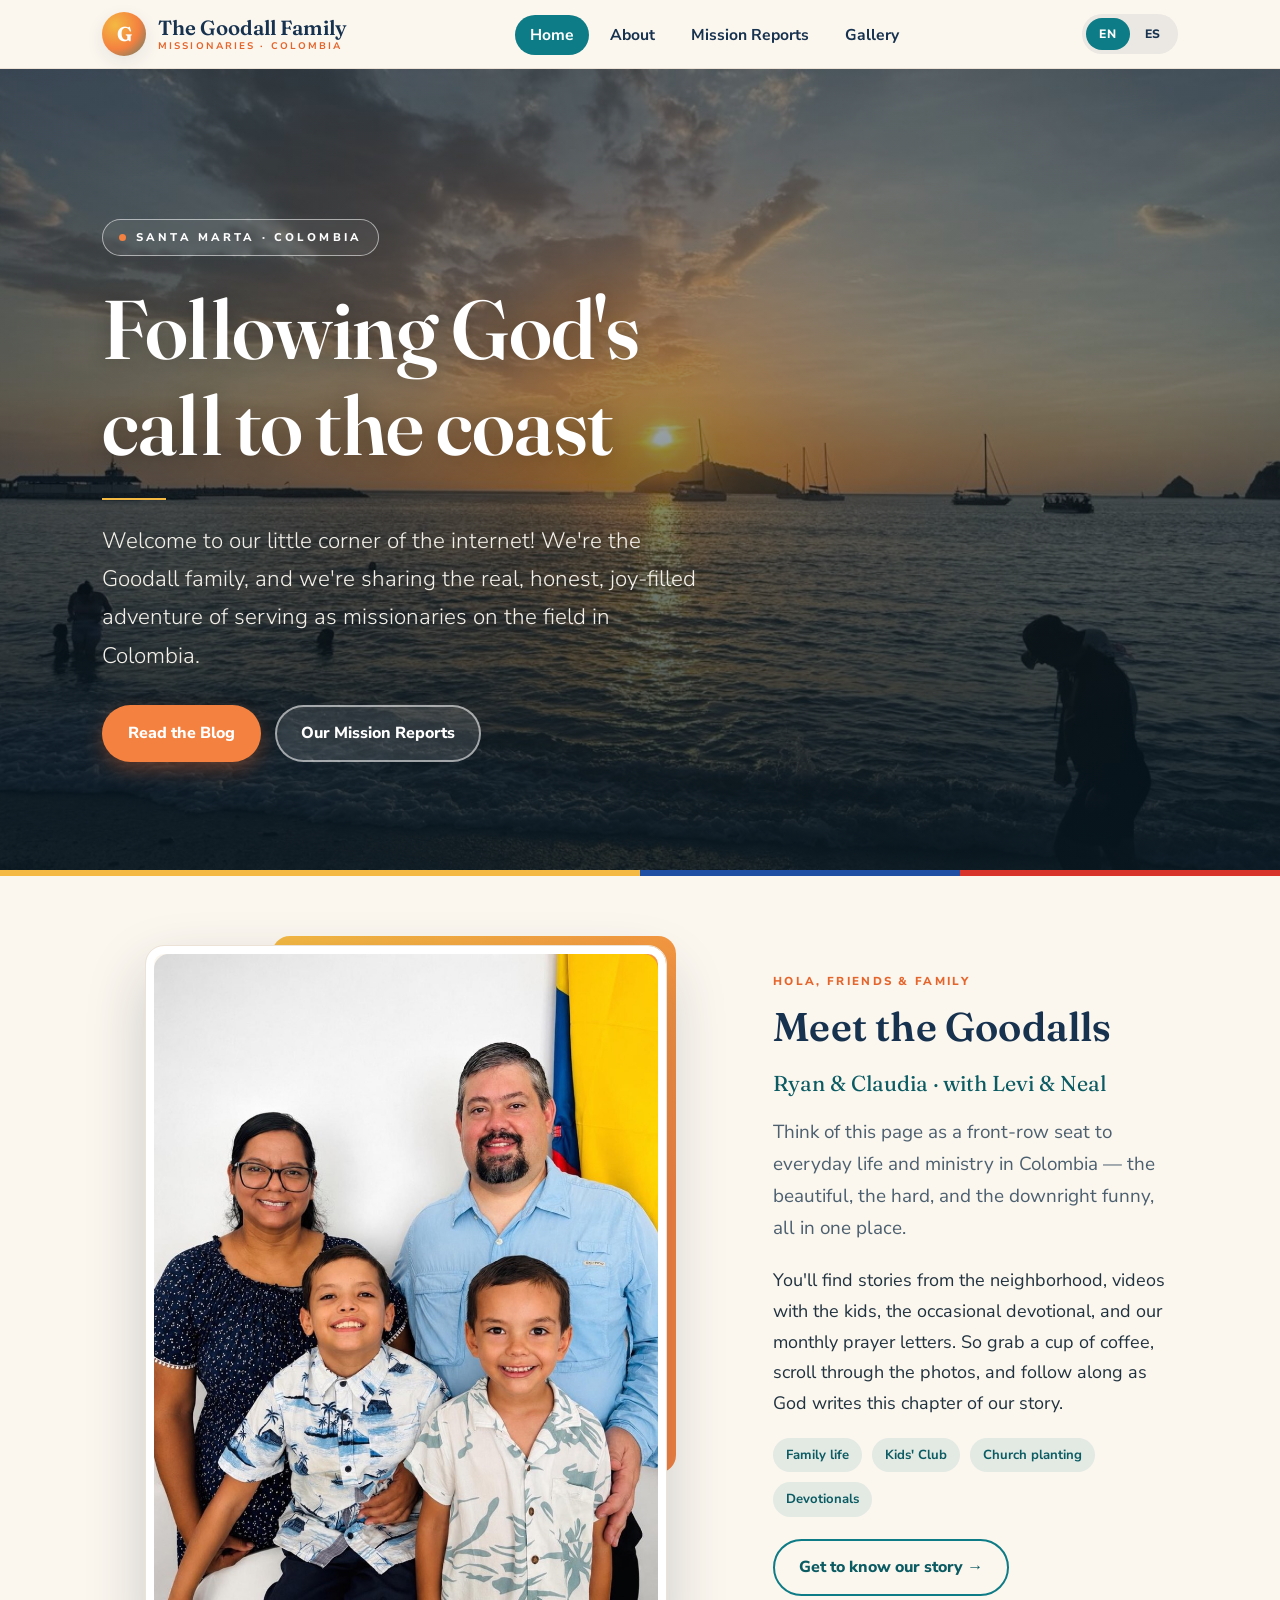
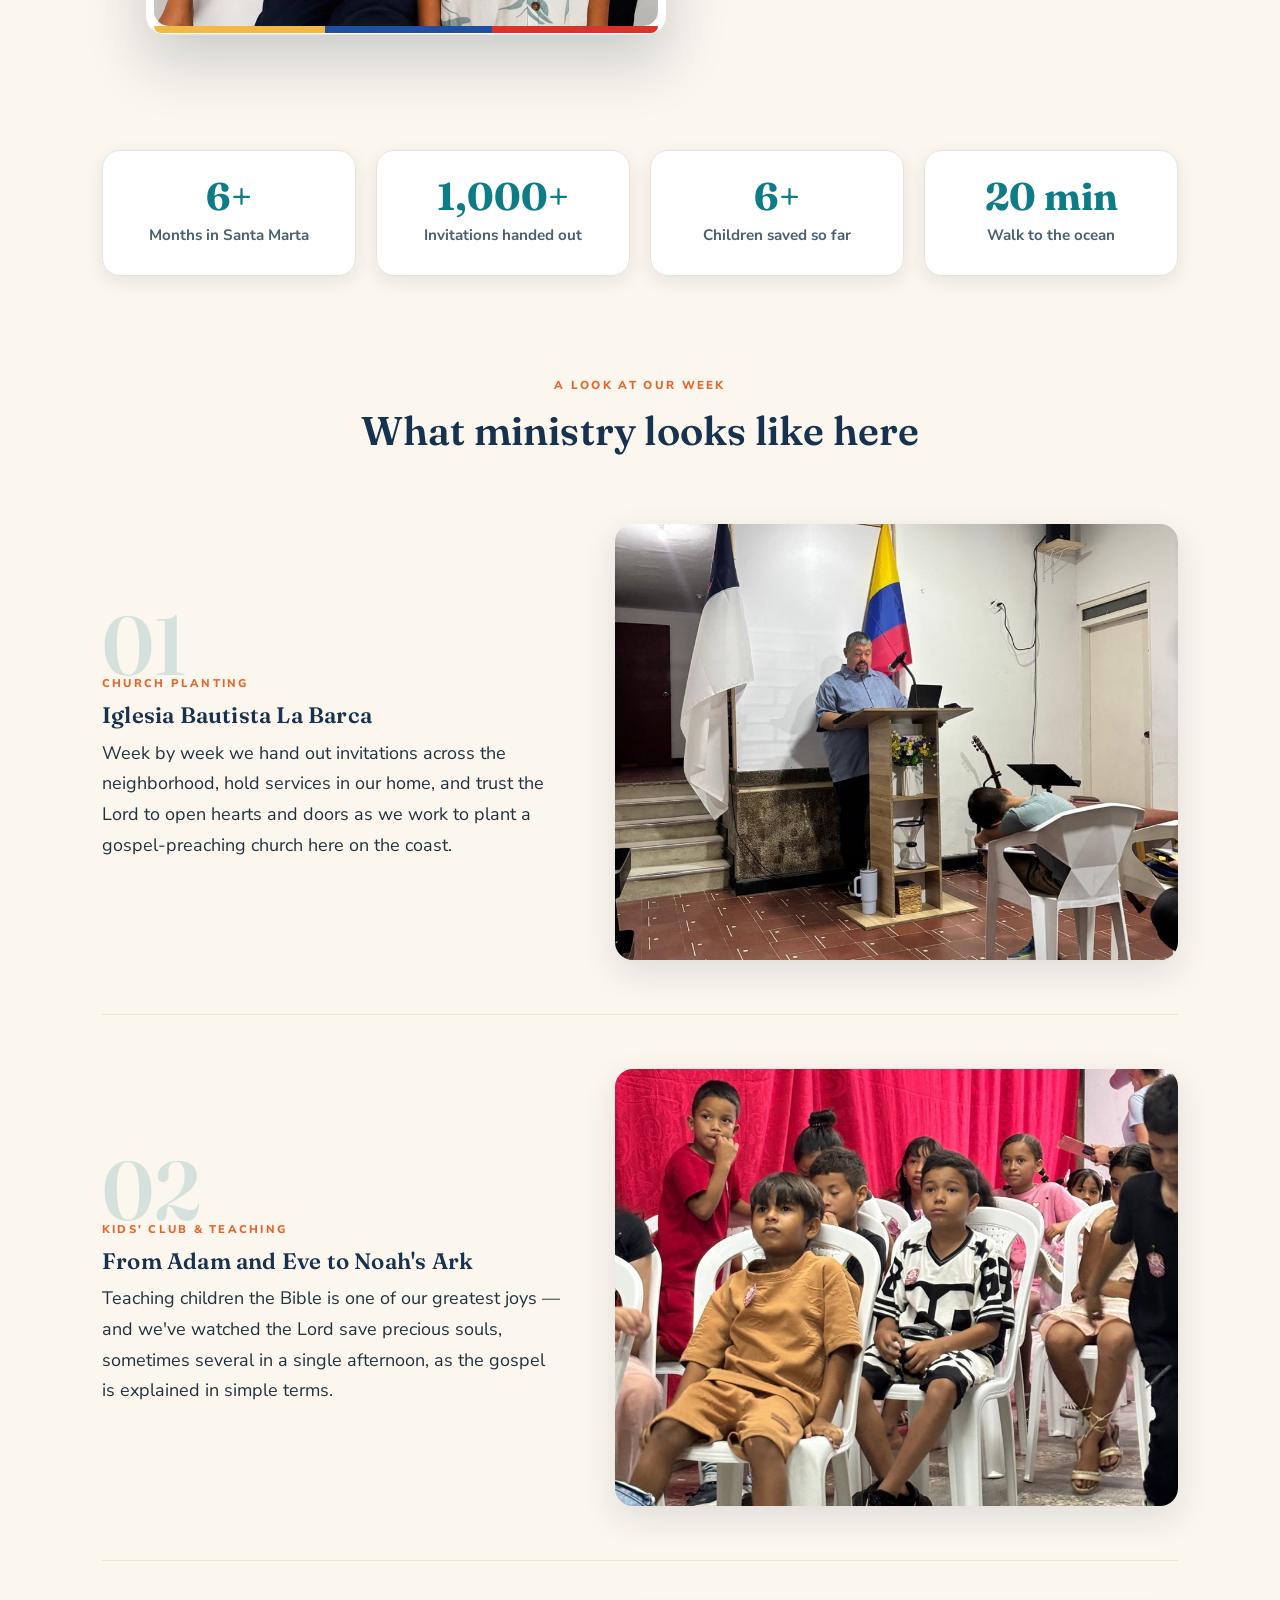
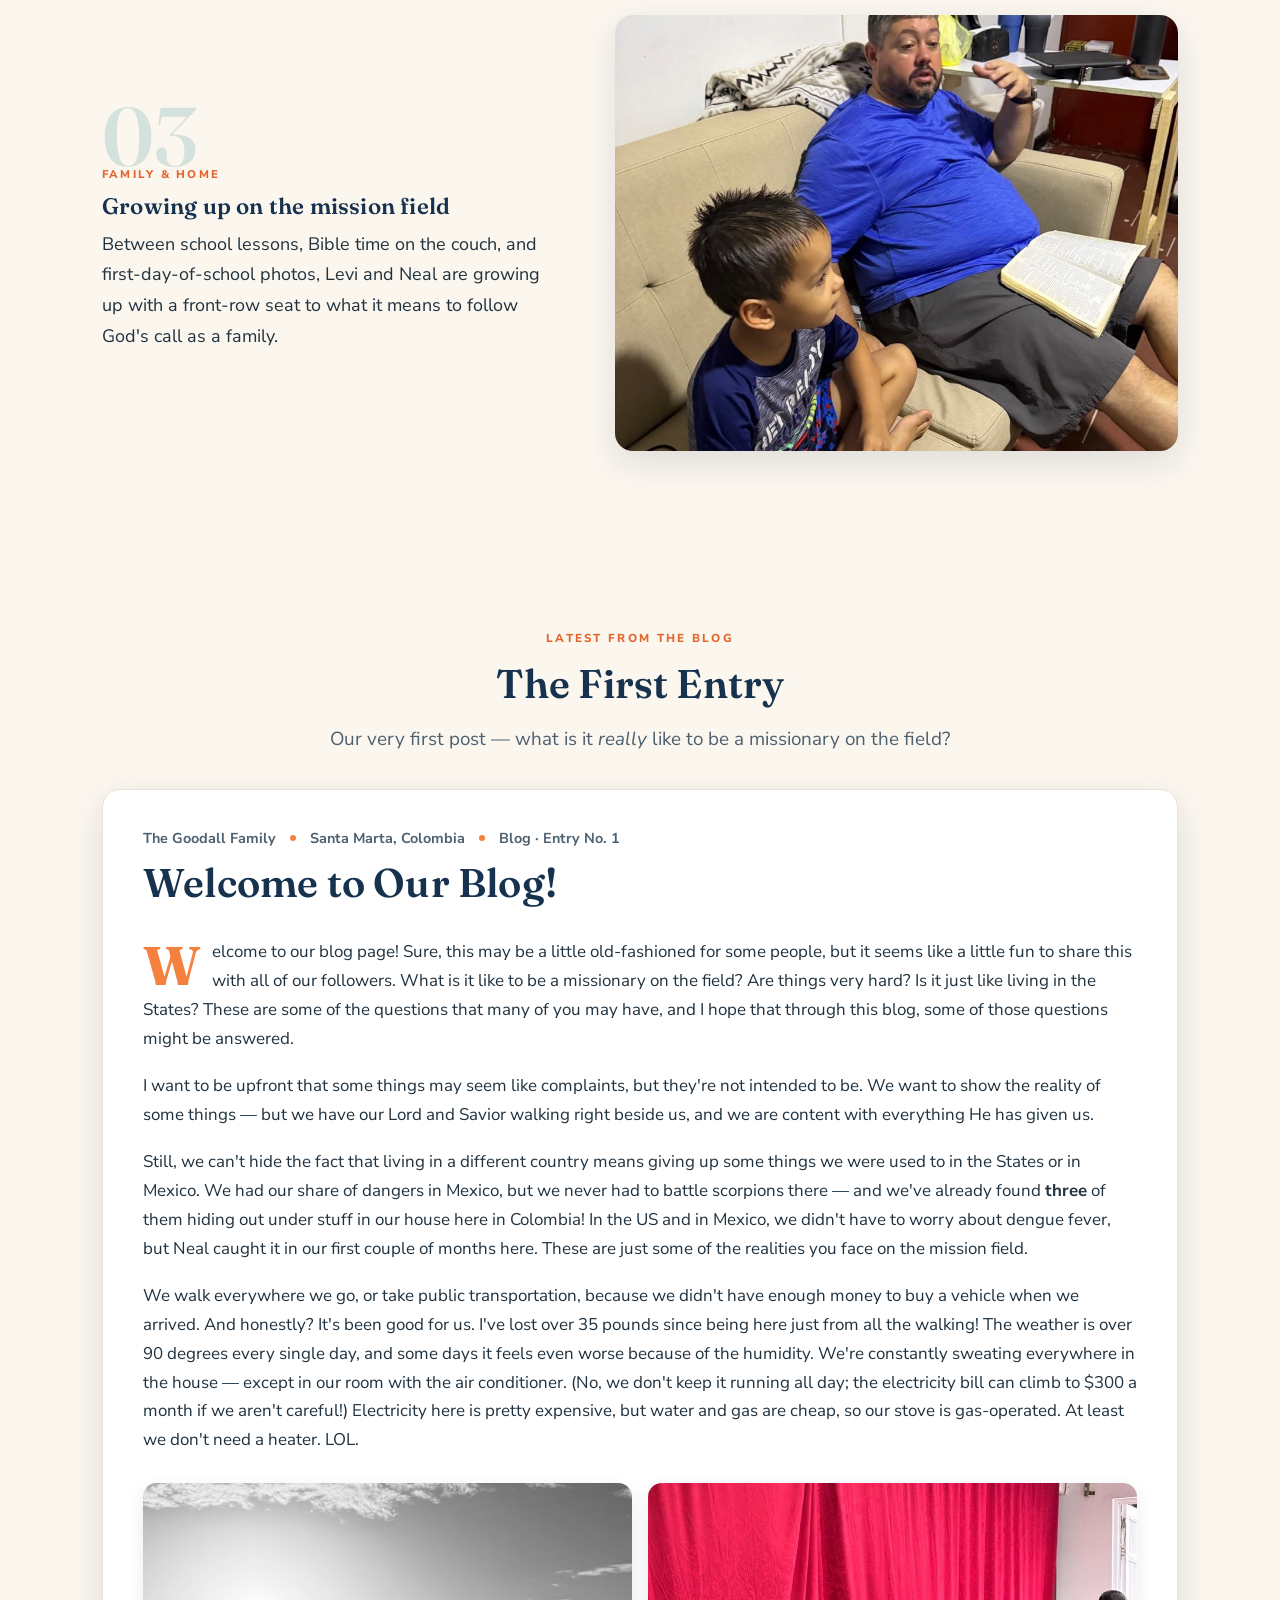
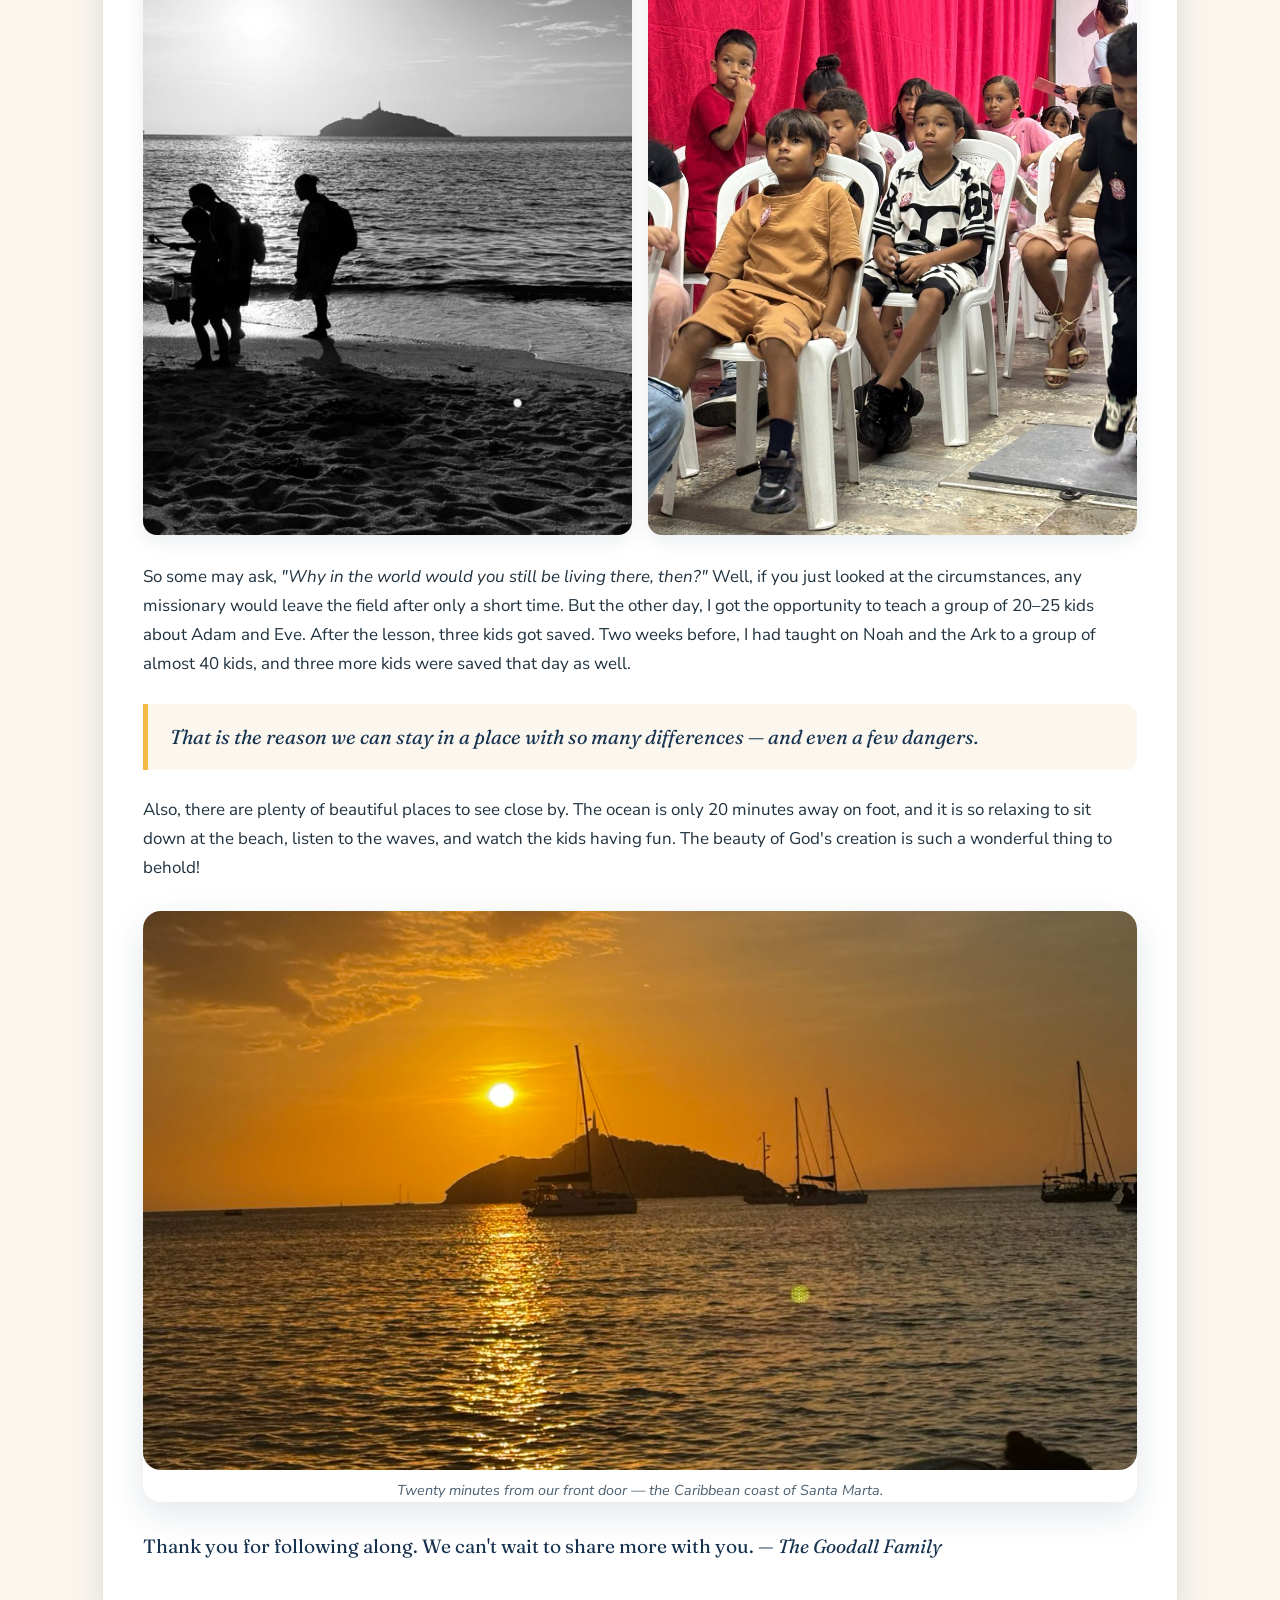
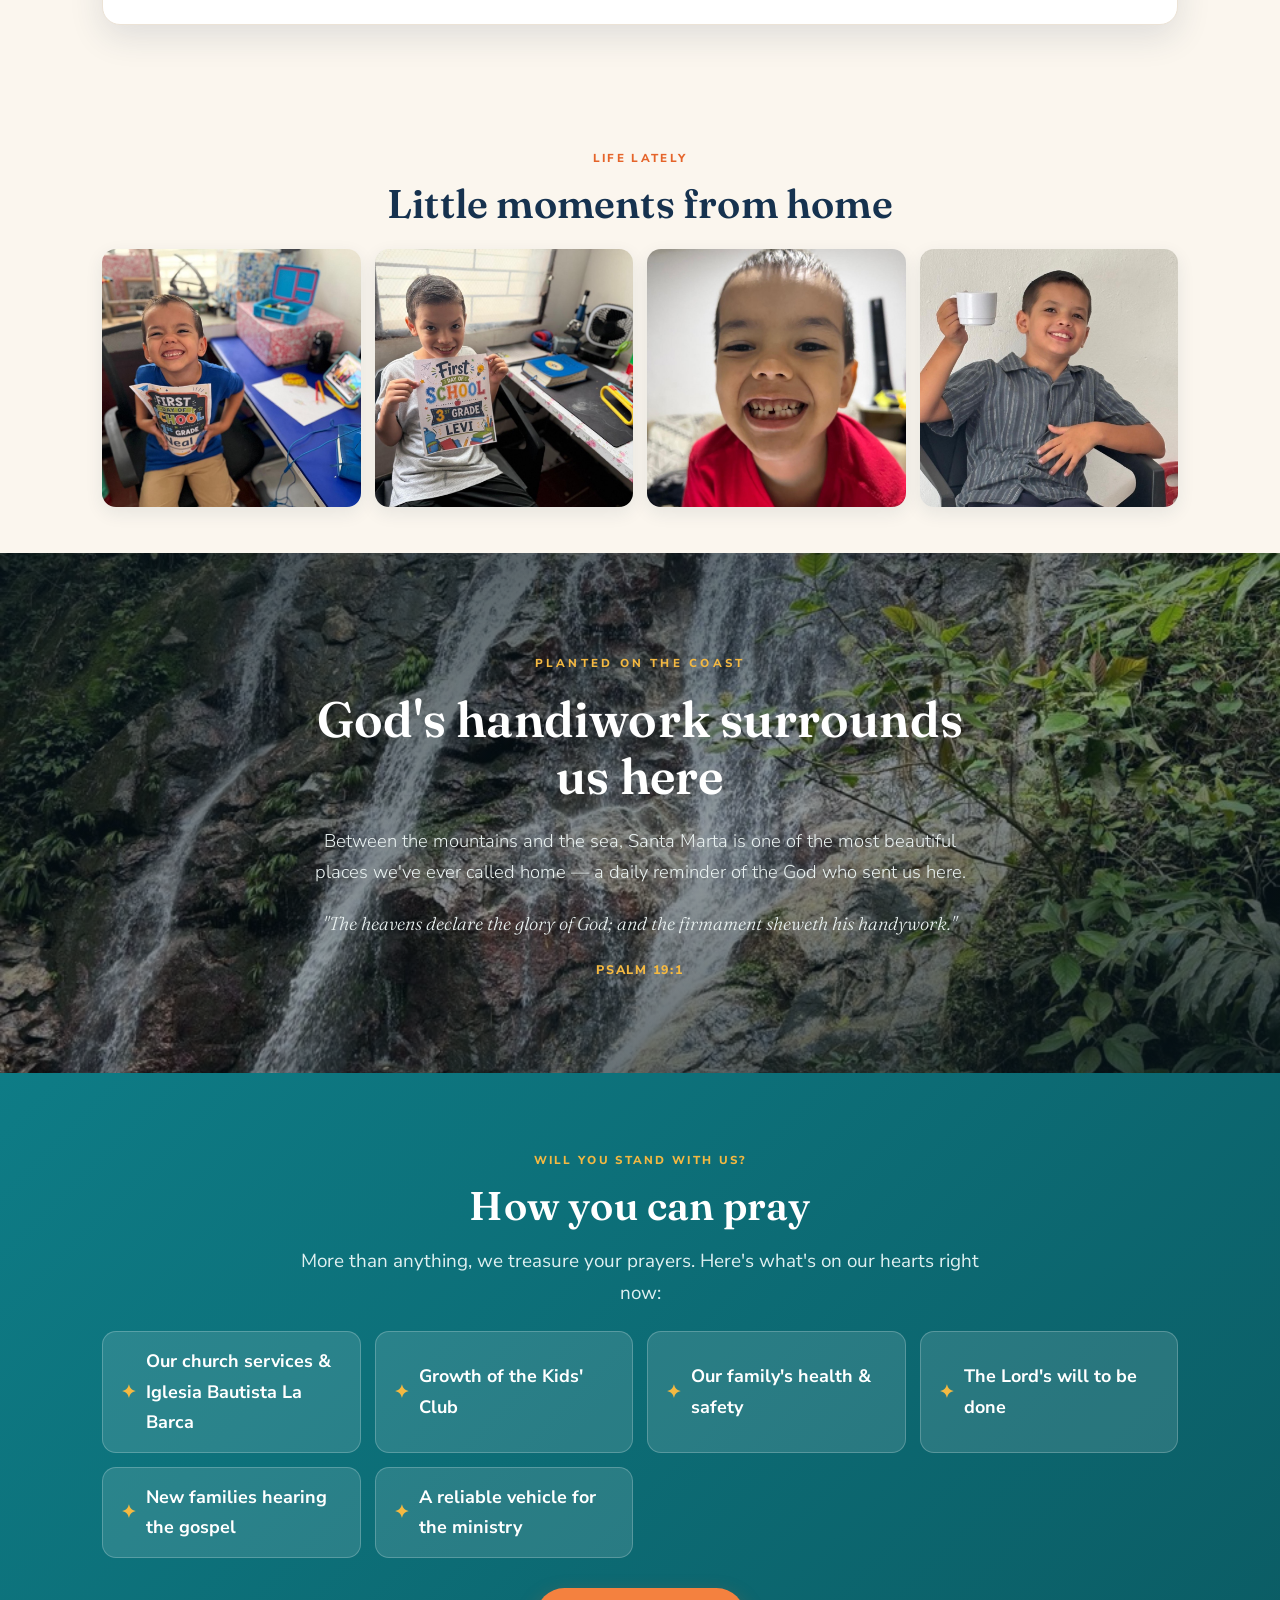
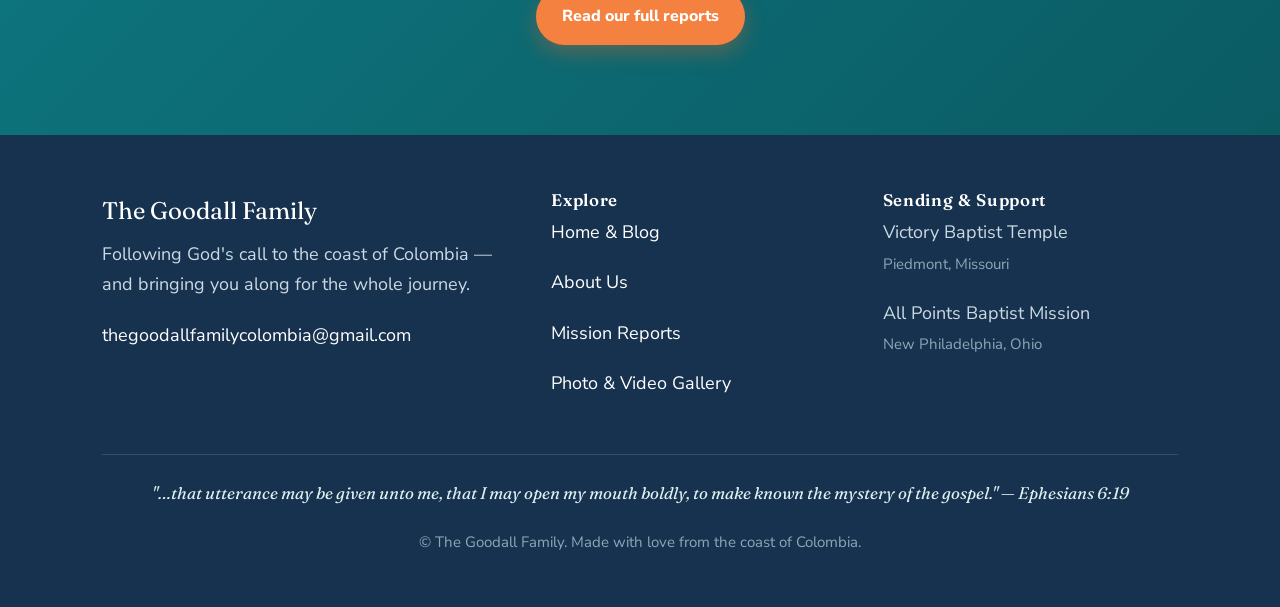
==== commit 0540cc66: "Shrink deployed site to fit IONOS Deploy Now's hosting quota The quota is ~47.7MB; the site was 146M" ====
--- a/site/index.html
+++ b/site/index.html
@@ -191,24 +191,6 @@
   </div>
 </section>
 
-<!-- ===== FEATURED VIDEO ===== -->
-<section class="section--tight">
-  <div class="container">
-    <div class="center measure" style="margin-bottom:26px">
-      <span class="eyebrow">Straight from the field</span>
-      <h2>A little clip with the kids</h2>
-      <p class="lead">Every now and then we'll drop in a clip — a burst of laughter, a scene from the neighborhood, or a small moment we didn't want you to miss.</p>
-    </div>
-    <div class="video-wrap video-portrait">
-      <video controls preload="metadata" playsinline poster="assets/photos/9d8f93c0-85ef-47c9-b0f6-f5b52eda3ffc.jpg">
-        <source src="assets/video/kids-1.mp4" type="video/mp4">
-        Your browser doesn't support embedded video — <a href="assets/video/kids-1.mp4">download the clip</a> instead.
-      </video>
-    </div>
-    <p class="center" style="margin-top:18px"><a class="btn btn--outline" href="gallery.html">See more photos &amp; videos →</a></p>
-  </div>
-</section>
-
 <!-- ===== LIFE LATELY STRIP ===== -->
 <section class="section--tight">
   <div class="container">
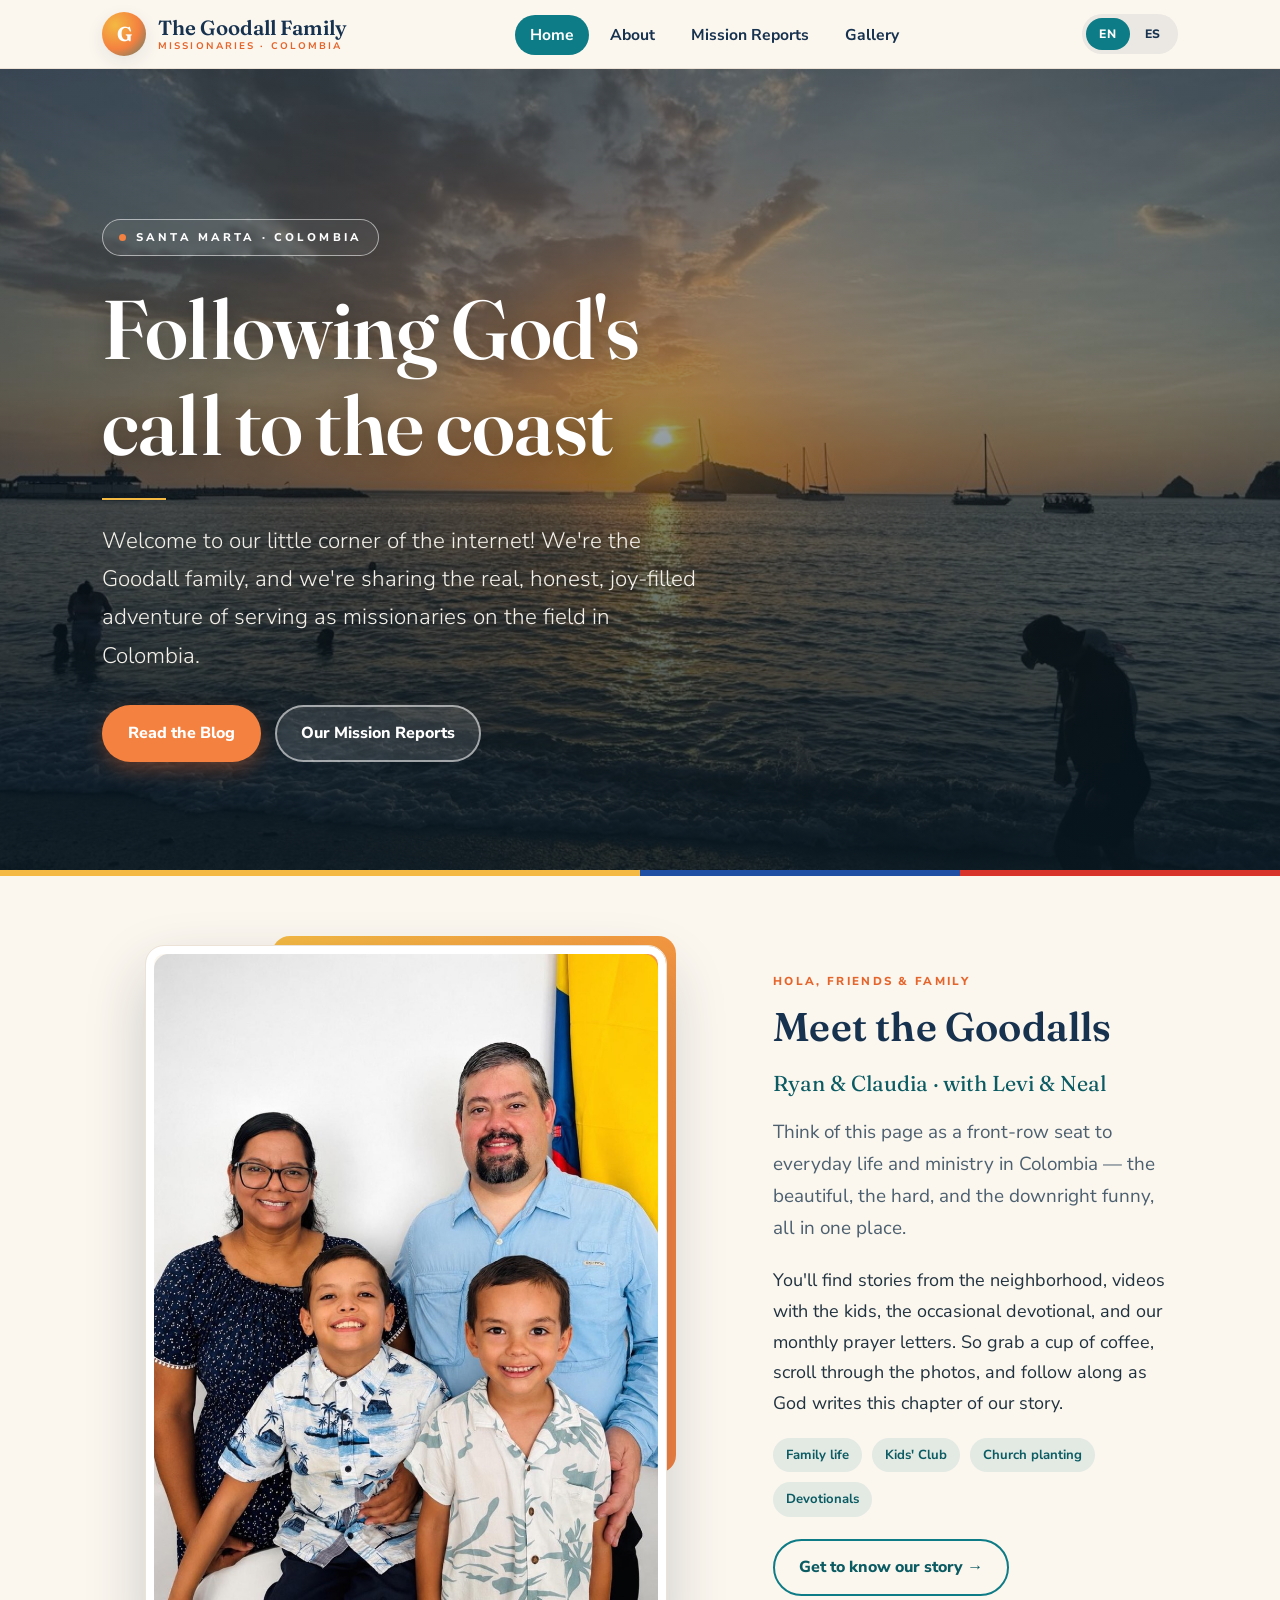
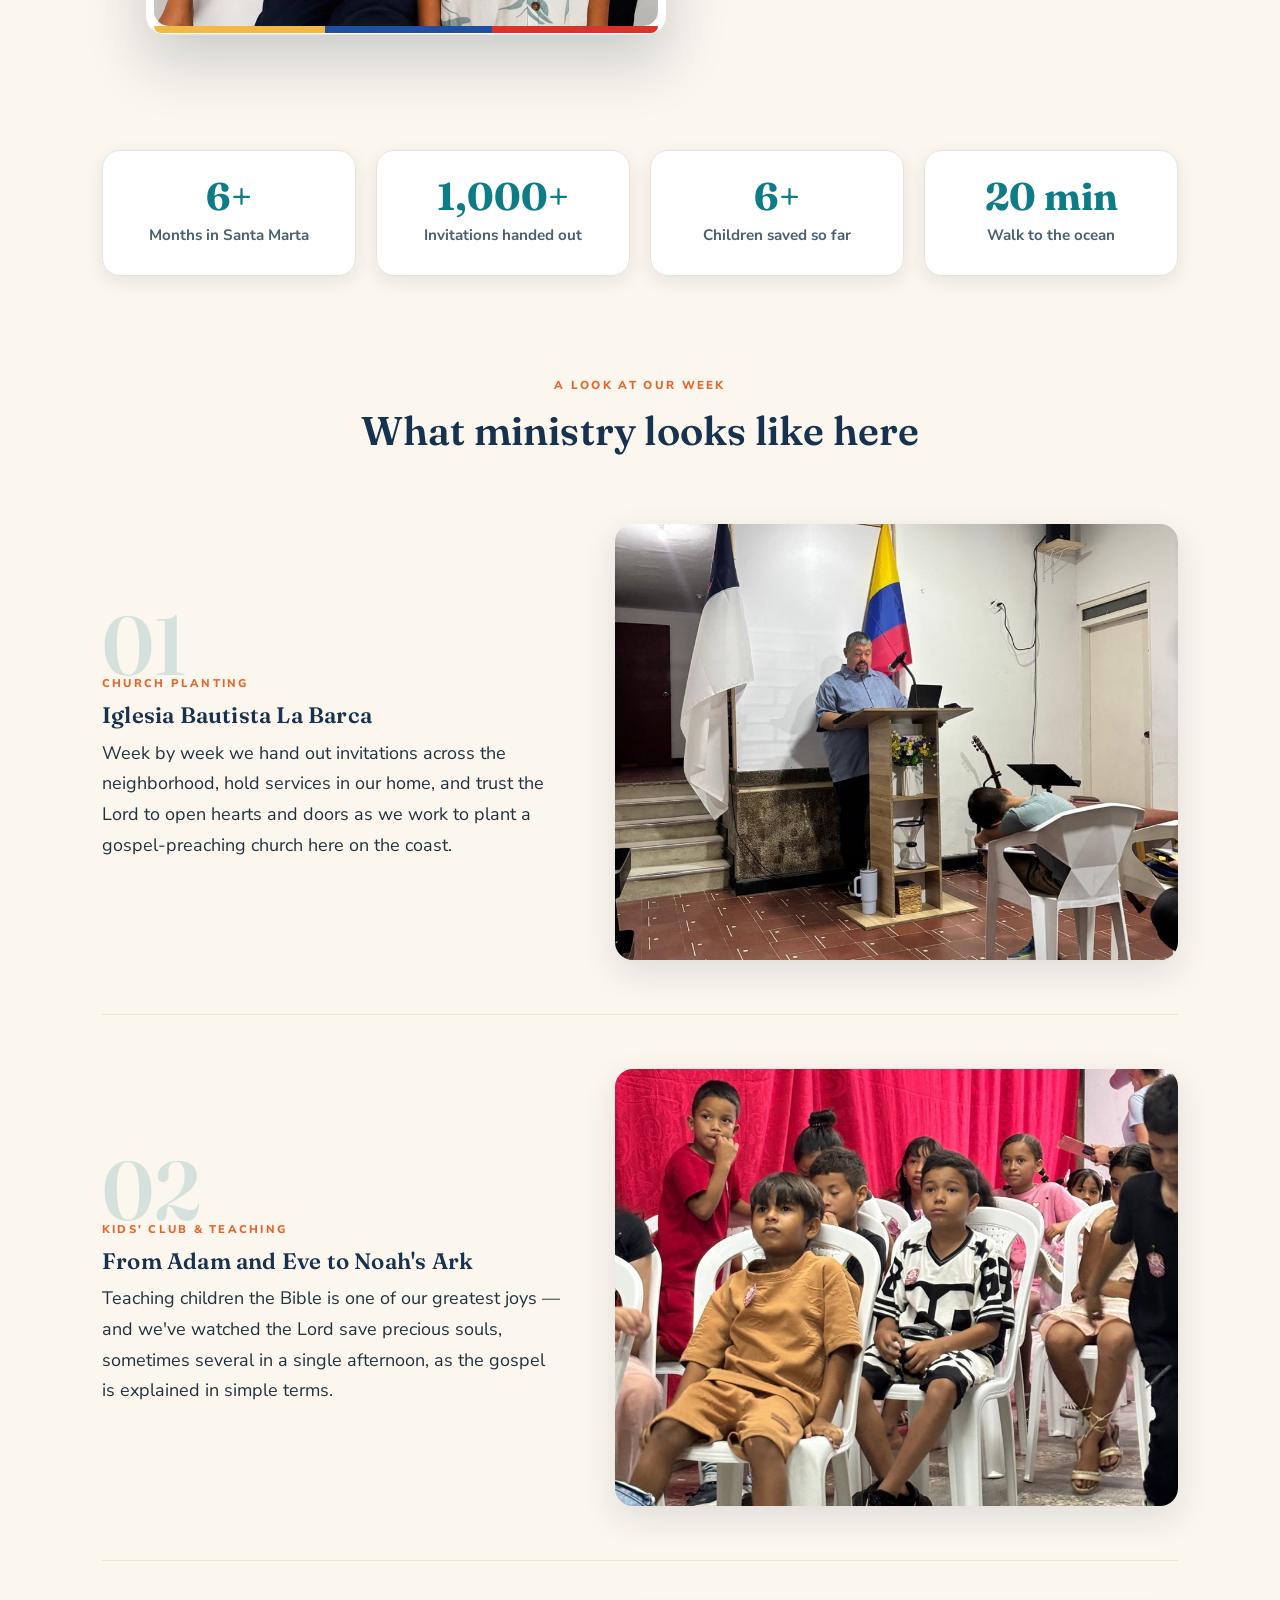
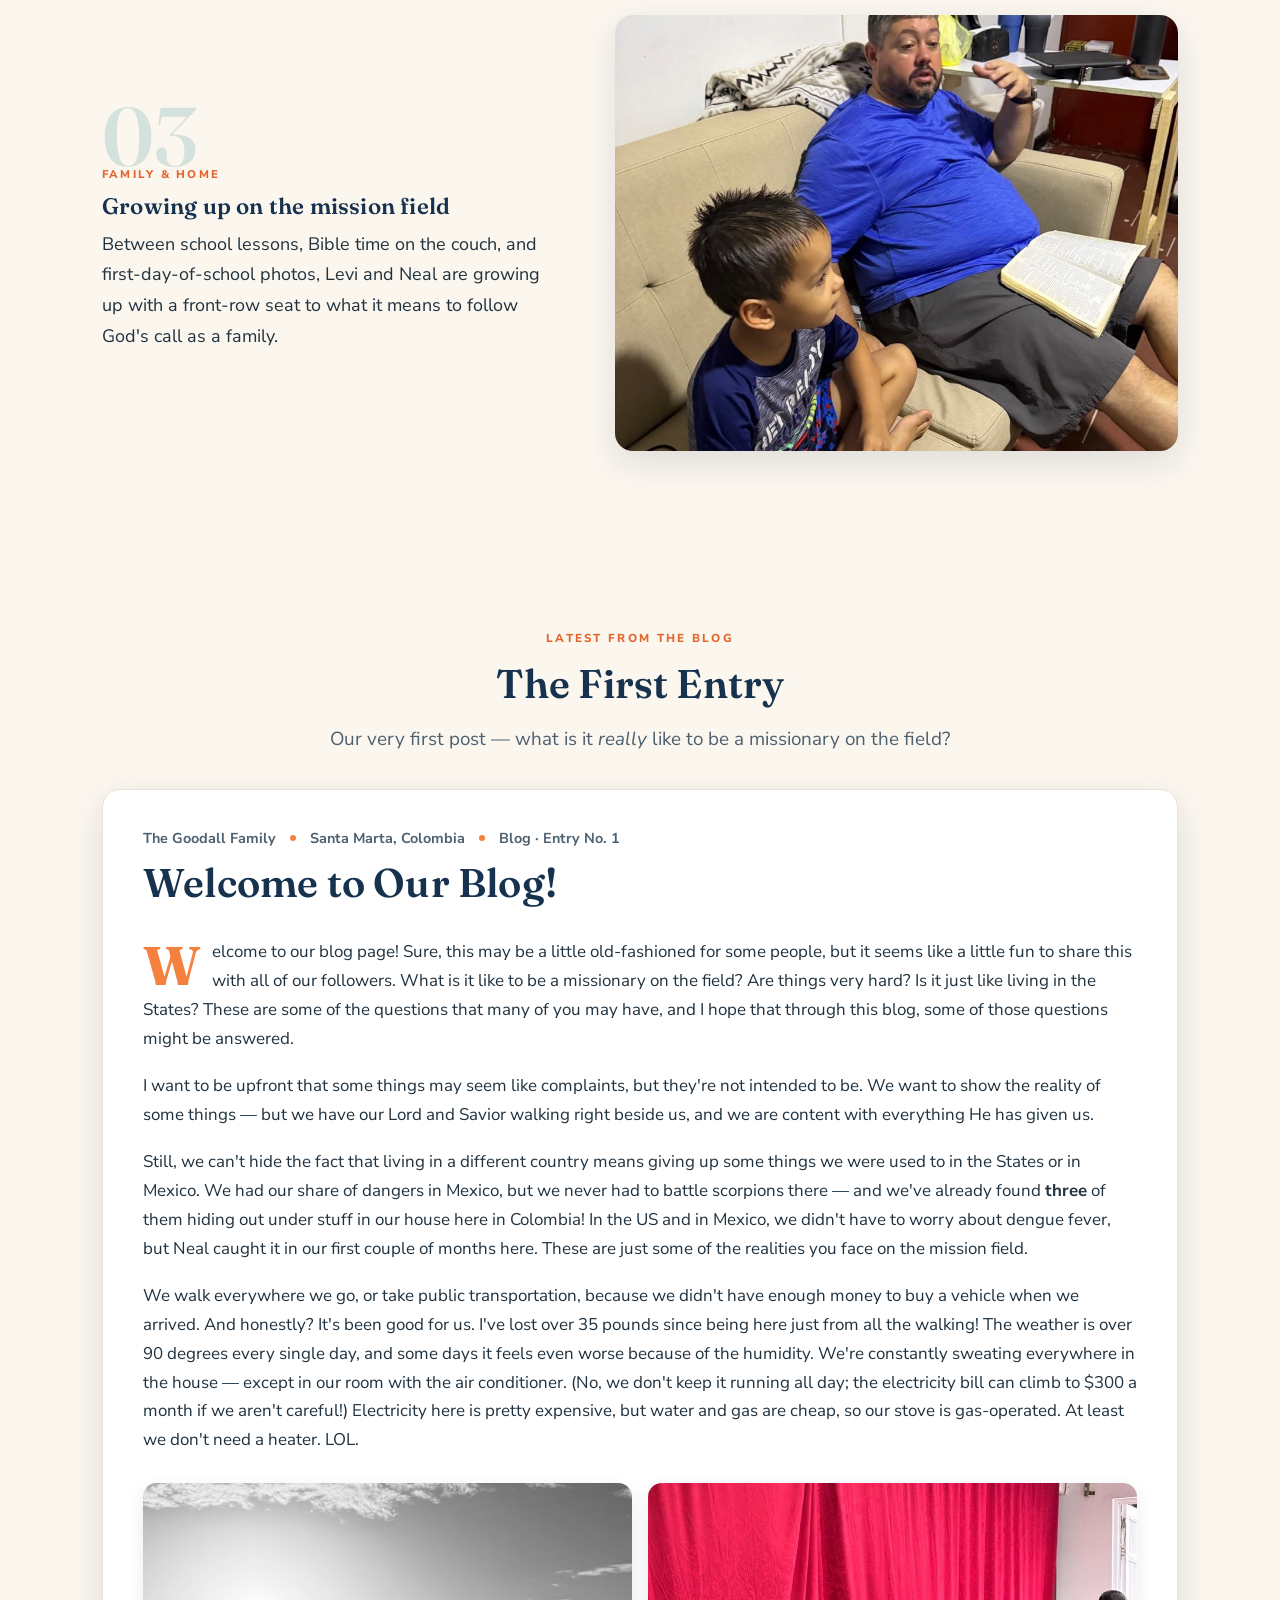
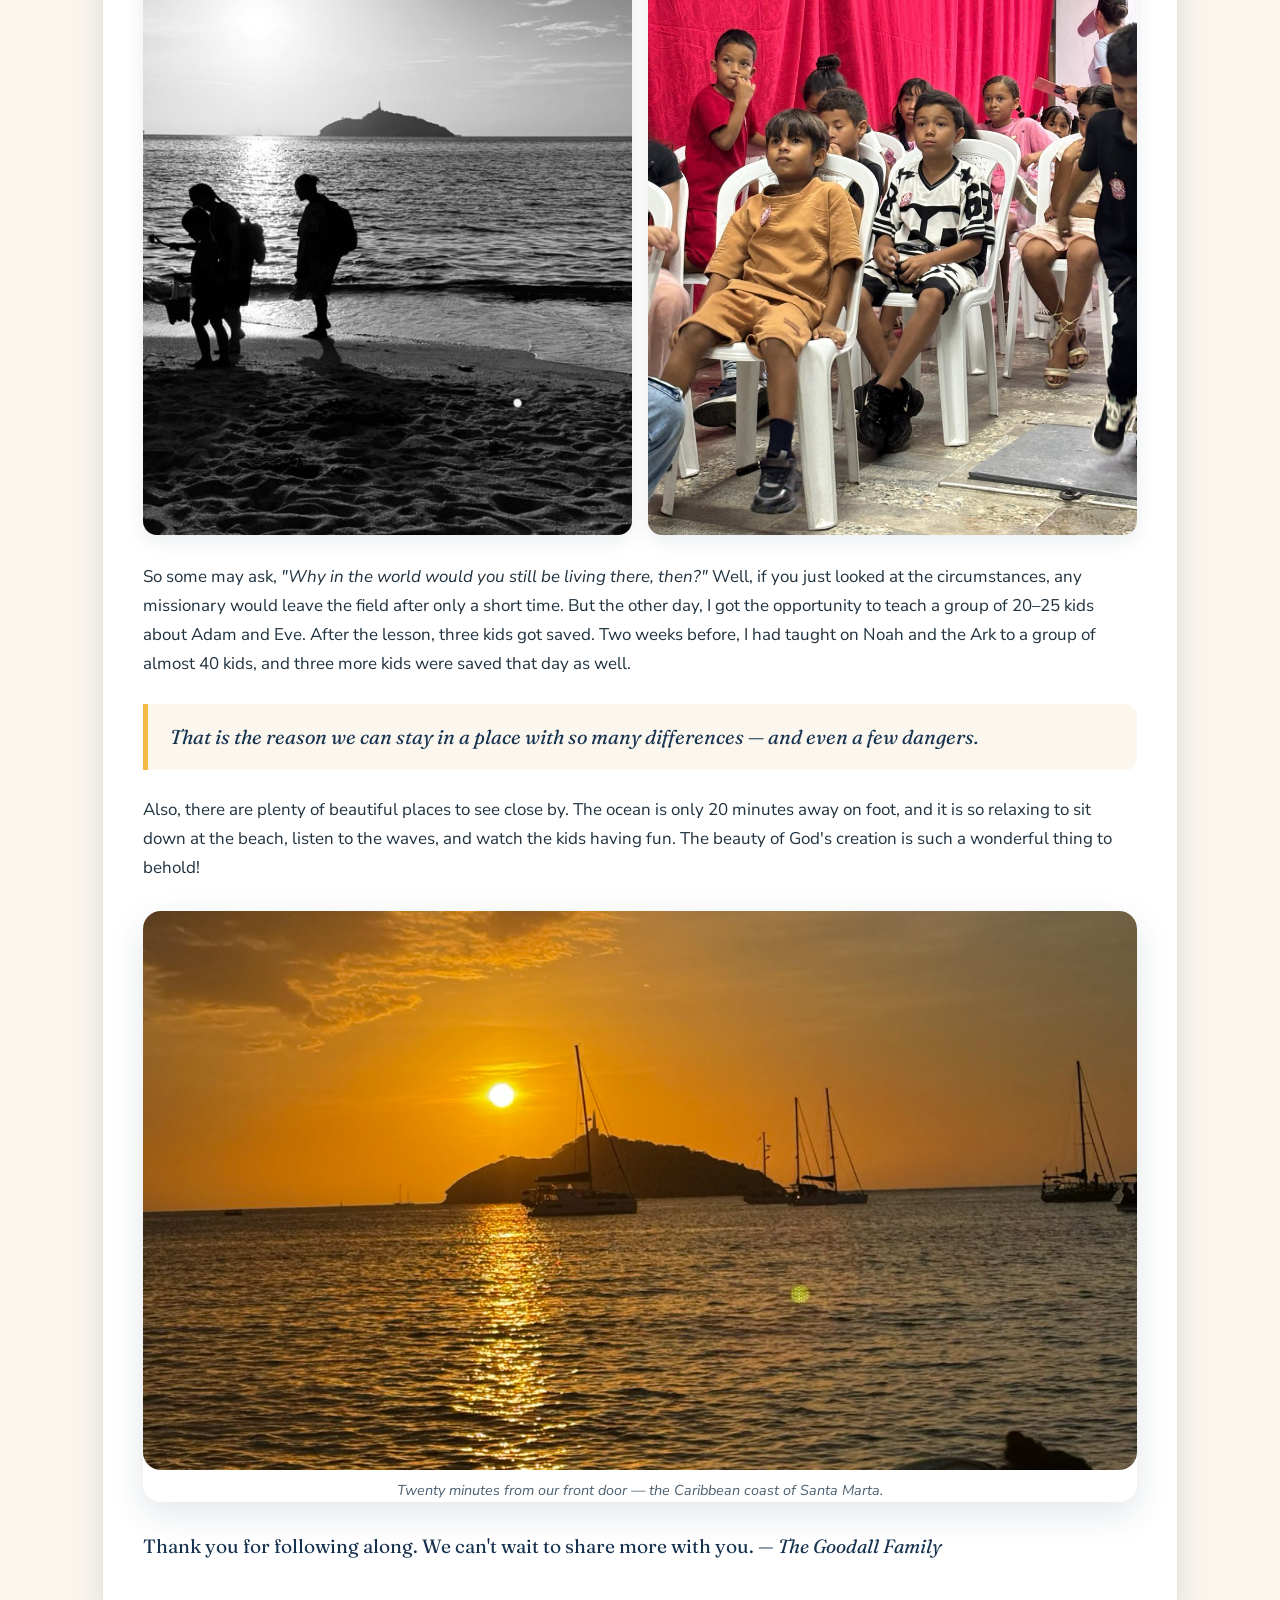
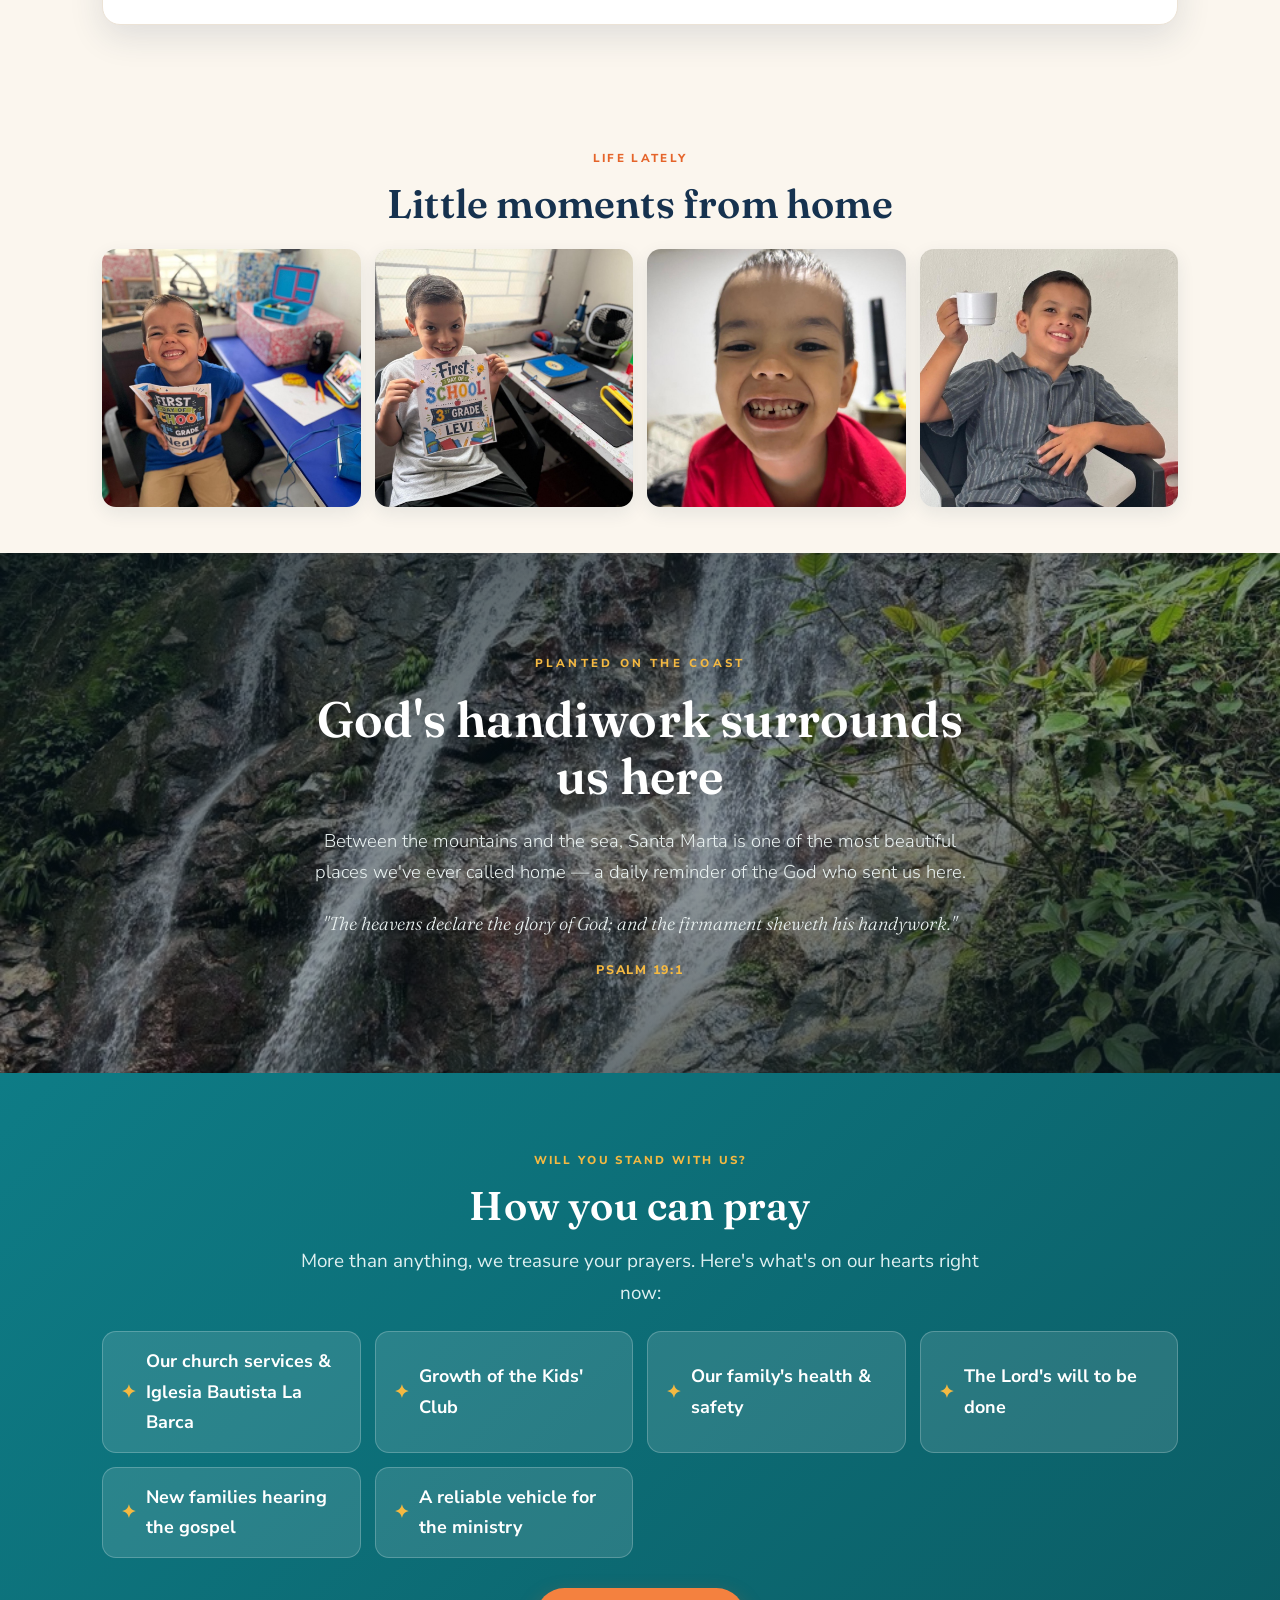
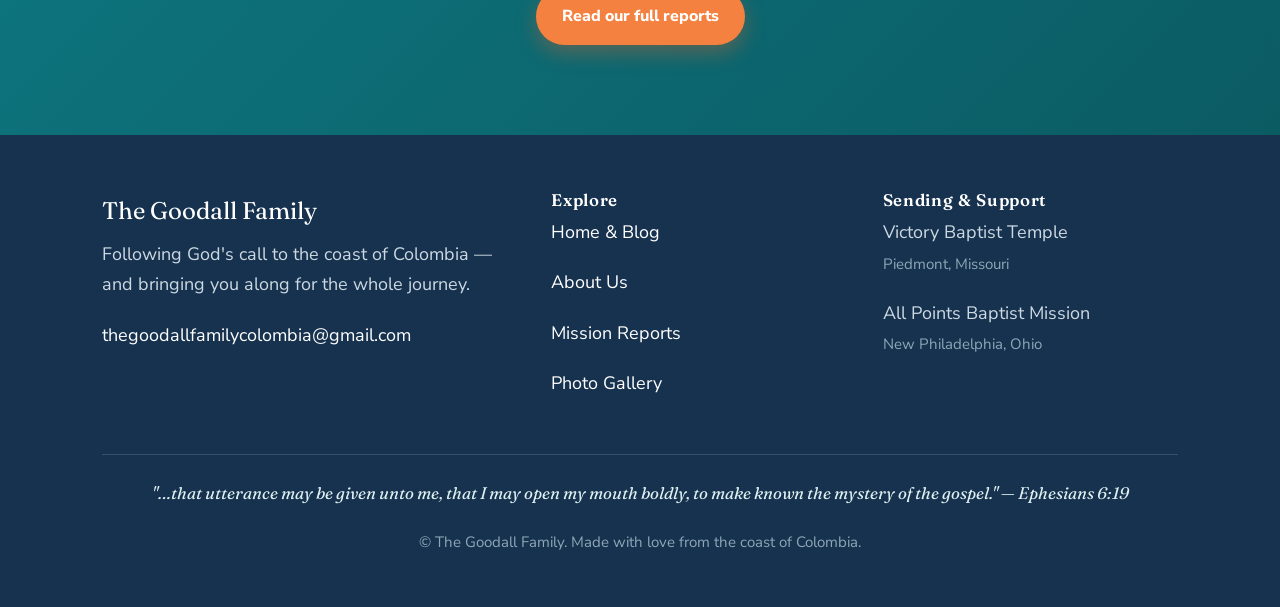
==== commit 7e6159d5: "Add September and October 2026 mission reports Compress both source PDFs (image downsampling + JPEG " ====
--- a/site/index.html
+++ b/site/index.html
@@ -256,7 +256,7 @@
         <p><a href="index.html">Home &amp; Blog</a></p>
         <p><a href="about.html">About Us</a></p>
         <p><a href="reports.html">Mission Reports</a></p>
-        <p><a href="gallery.html">Photo &amp; Video Gallery</a></p>
+        <p><a href="gallery.html">Photo Gallery</a></p>
       </div>
       <div>
         <h4>Sending &amp; Support</h4>
